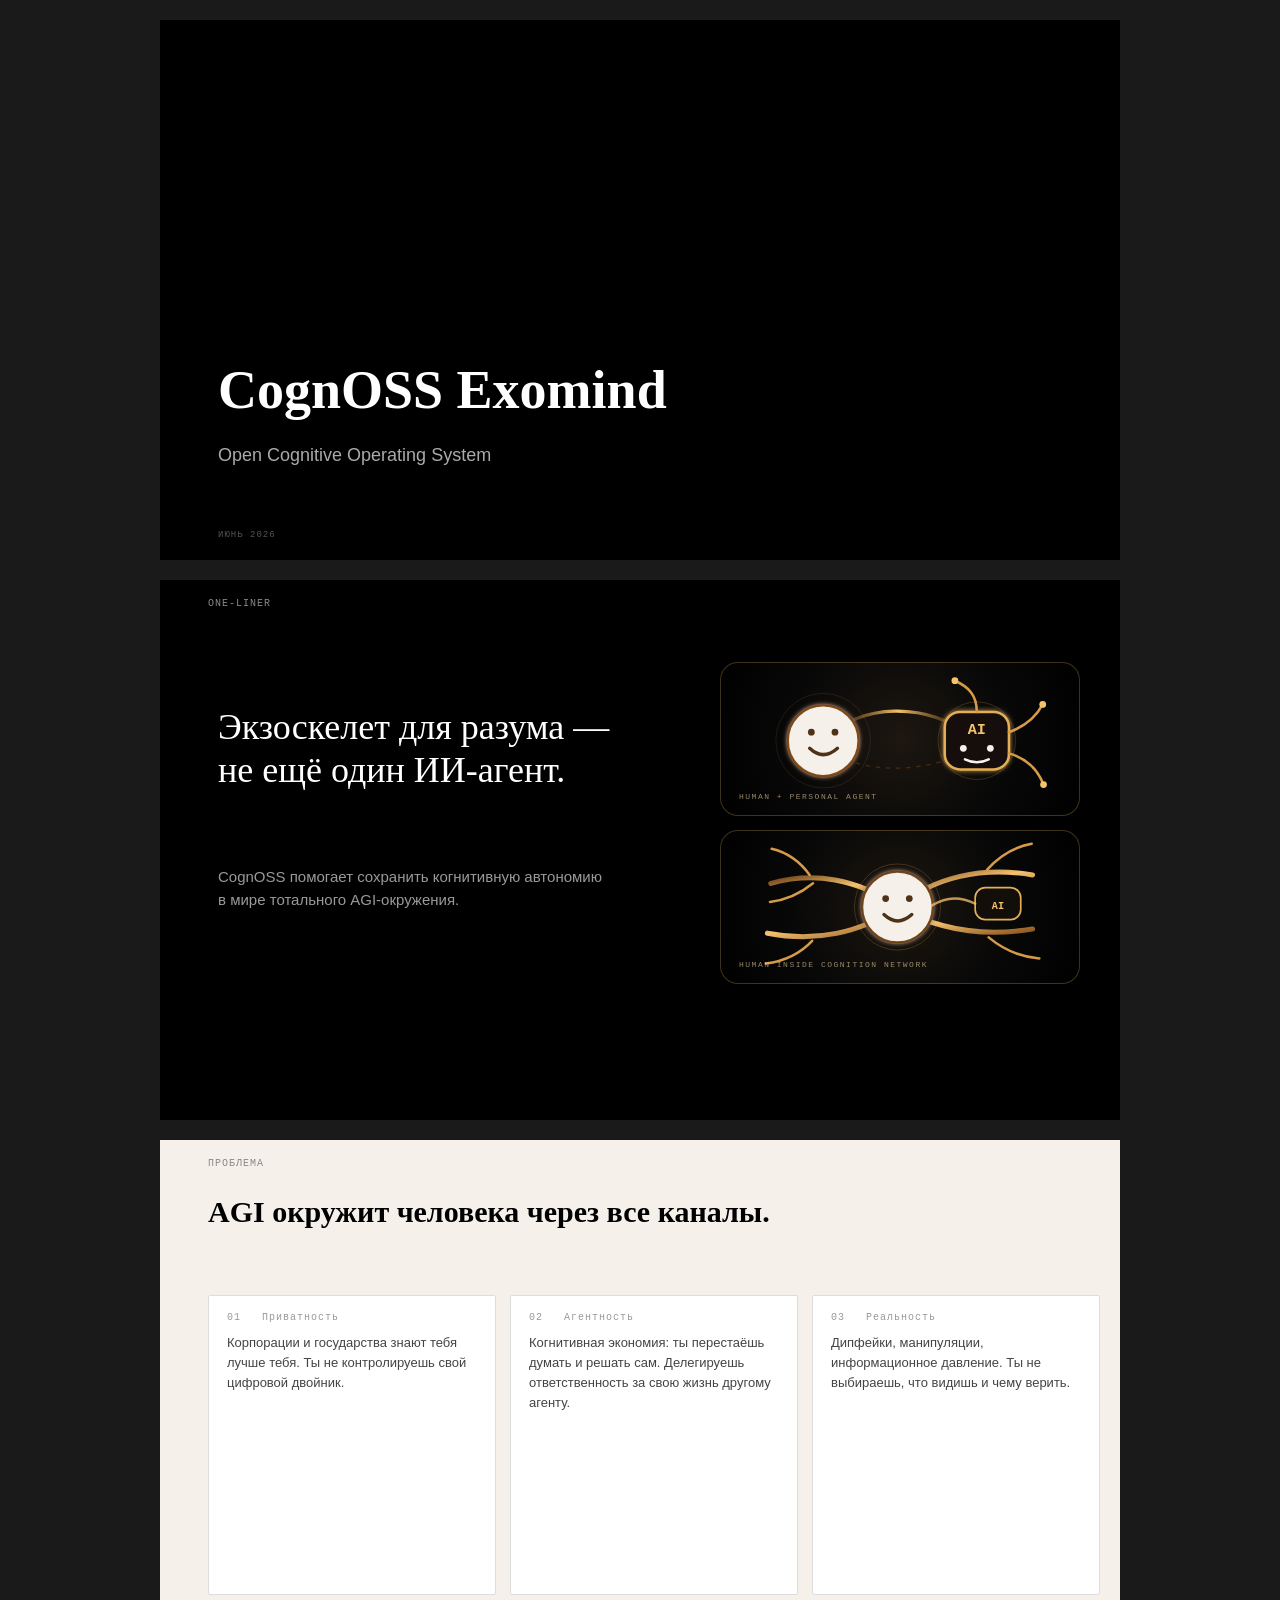
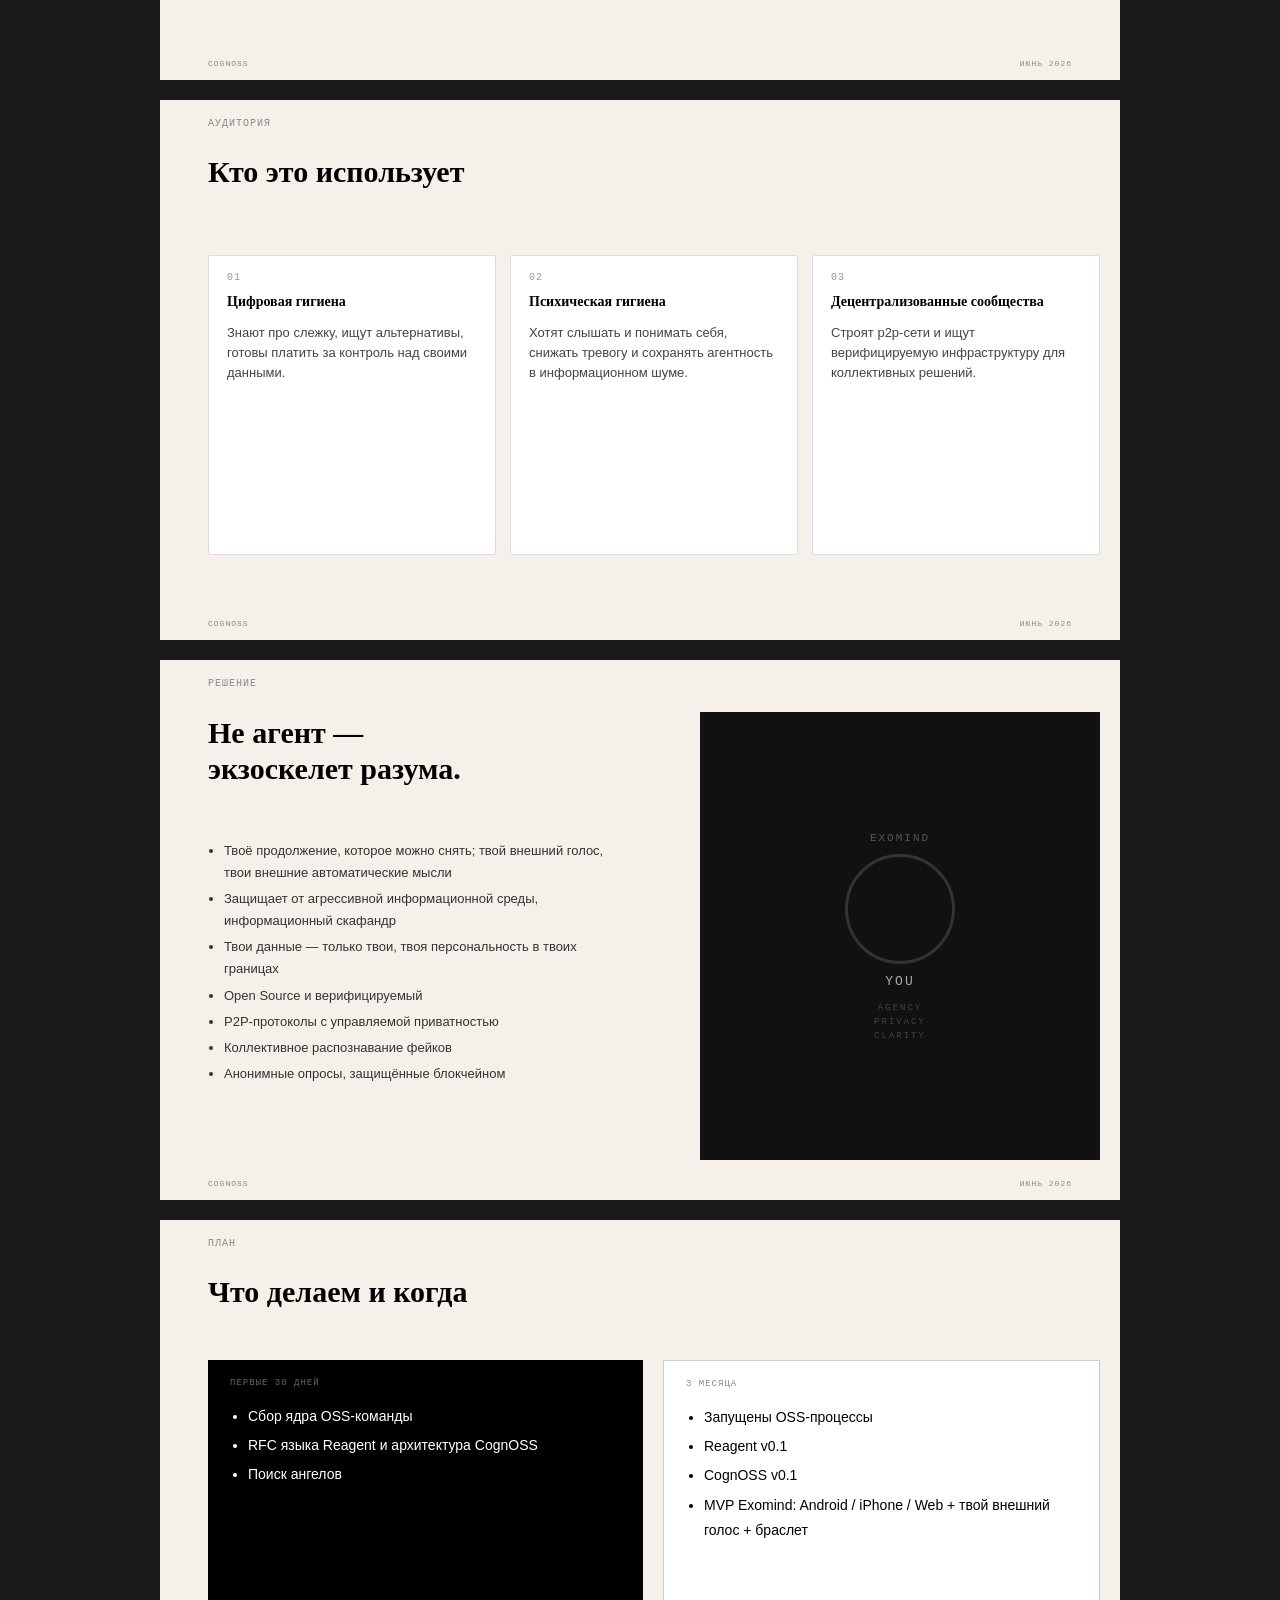
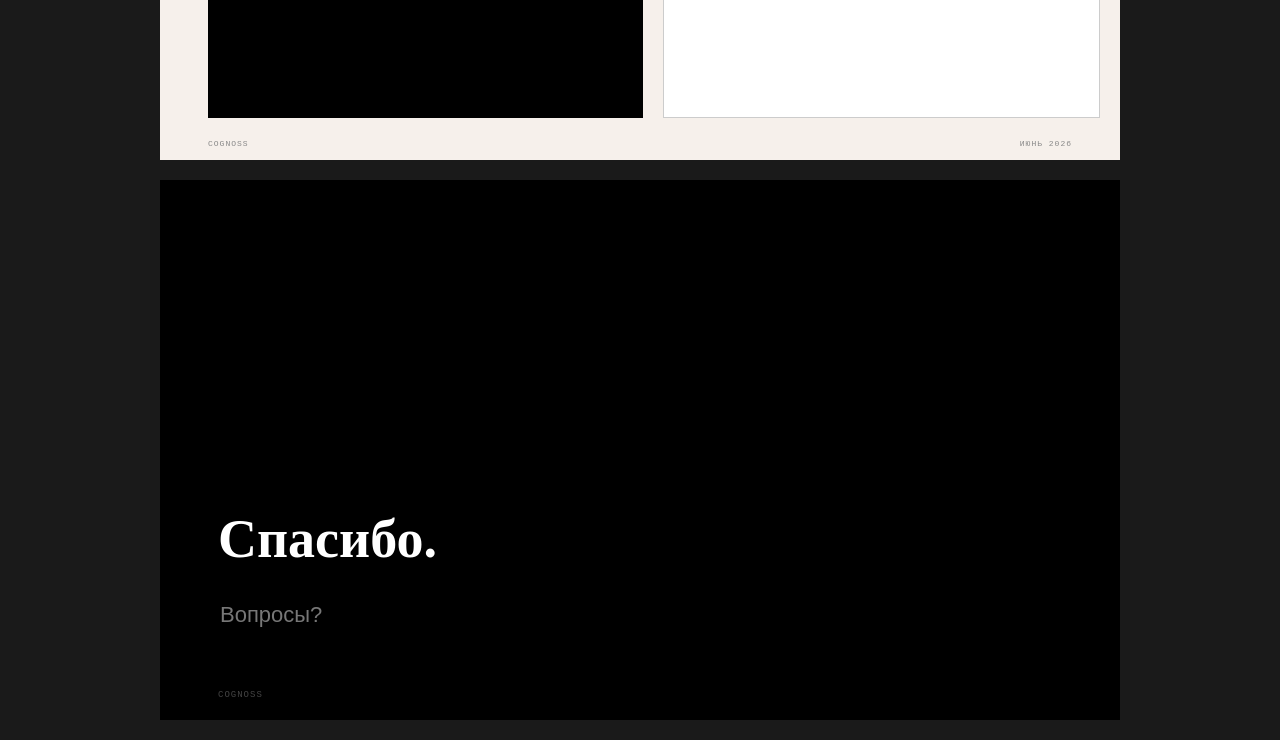
==== landing/v1/cognoss_pitch.html @ 0a015880 "deck and versions" ====
<!DOCTYPE html>
<html lang="ru">
<head>
<meta charset="UTF-8">
<meta name="viewport" content="width=device-width, initial-scale=1.0">
<title>CognOSS Exomind</title>
<style>
  * { box-sizing: border-box; margin: 0; padding: 0; }
  body { font-family: Calibri, Arial, sans-serif; background: #1a1a1a; color: #000; }
  .slide {
    width: 960px; height: 540px; margin: 20px auto;
    position: relative; overflow: hidden;
    display: flex; flex-direction: column;
    page-break-after: always;
  }
  .slide-black { background: #000; color: #fff; }
  .slide-cream { background: #F6F0EB; color: #000; }

  .label {
    position: absolute; top: 18px; left: 48px;
    font-family: 'Courier New', monospace; font-size: 10px;
    letter-spacing: 1px; text-transform: uppercase; color: #888;
  }
  .footer-l {
    position: absolute; bottom: 12px; left: 48px;
    font-family: 'Courier New', monospace; font-size: 8px;
    letter-spacing: 1px; text-transform: uppercase; color: #888;
  }
  .footer-r {
    position: absolute; bottom: 12px; right: 48px;
    font-family: 'Courier New', monospace; font-size: 8px;
    letter-spacing: 1px; text-transform: uppercase; color: #888;
  }

  /* Slide 1 */
  .s1-title {
    position: absolute; bottom: 140px; left: 58px;
    font-family: Cambria, Georgia, serif; font-size: 54px; font-weight: bold;
    color: #fff; line-height: 1.1;
  }
  .s1-sub {
    position: absolute; bottom: 94px; left: 58px;
    font-size: 18px; color: #aaa;
  }
  .s1-date {
    position: absolute; bottom: 20px; left: 58px;
    font-family: 'Courier New', monospace; font-size: 9px;
    letter-spacing: 1px; text-transform: uppercase; color: #555;
  }

  /* Slide 2 */
  .s2-big {
    position: absolute; top: 126px; left: 58px; width: 470px;
    font-family: Cambria, Georgia, serif; font-size: 36px; color: #fff;
    line-height: 1.2;
  }
  .s2-sub {
    position: absolute; top: 286px; left: 58px; width: 410px;
    font-size: 15px; color: #999; line-height: 1.5;
  }
  .s2-visuals {
    position: absolute; top: 82px; right: 40px; width: 360px;
    display: flex; flex-direction: column; gap: 14px;
  }
  .s2-visual {
    position: relative; height: 154px; overflow: hidden;
    background: radial-gradient(circle at 50% 50%, #1d1710 0%, #080808 55%, #000 100%);
    border: 1px solid rgba(222, 177, 92, 0.28); border-radius: 18px;
  }
  .s2-visual svg {
    width: 100%; height: 100%; display: block;
  }
  .s2-visual-label {
    position: absolute; left: 18px; bottom: 14px;
    font-family: 'Courier New', monospace; font-size: 8px;
    color: rgba(255, 227, 175, 0.58); letter-spacing: 1.5px;
    text-transform: uppercase;
  }

  /* Cards grid */
  .cards {
    position: absolute; top: 155px; left: 48px; right: 20px;
    display: flex; gap: 14px;
  }
  .card {
    flex: 1; background: #fff; border: 1px solid #ddd;
    padding: 16px 18px; border-radius: 2px; min-height: 300px;
  }
  .card-num {
    font-family: 'Courier New', monospace; font-size: 10px;
    color: #999; margin-bottom: 10px; letter-spacing: 1px;
  }
  .card-title {
    font-family: Cambria, Georgia, serif; font-size: 14px; font-weight: bold;
    color: #000; margin-bottom: 12px; line-height: 1.3;
  }
  .card-body { font-size: 13px; color: #444; line-height: 1.55; }

  .slide-title {
    position: absolute; top: 55px; left: 48px;
    font-family: Cambria, Georgia, serif; font-size: 30px; font-weight: bold; color: #000;
  }

  /* Slide 5 */
  .s5-title {
    position: absolute; top: 55px; left: 48px;
    font-family: Cambria, Georgia, serif; font-size: 30px; font-weight: bold; color: #000;
    line-height: 1.2;
  }
  .s5-list {
    position: absolute; top: 180px; left: 48px; width: 420px;
    font-size: 13px; color: #333; line-height: 1.7;
  }
  .s5-list li { margin-left: 16px; margin-bottom: 4px; }
  .s5-panel {
    position: absolute; top: 52px; right: 20px; width: 400px; height: 448px;
    background: #111; display: flex; flex-direction: column;
    align-items: center; justify-content: center; gap: 10px;
  }
  .s5-exo {
    font-family: 'Courier New', monospace; font-size: 11px;
    color: #555; letter-spacing: 2px; text-transform: uppercase;
  }
  .s5-circle {
    width: 110px; height: 110px; border-radius: 50%;
    border: 3px solid #333; display: flex; align-items: center; justify-content: center;
  }
  .s5-you {
    font-family: 'Courier New', monospace; font-size: 13px;
    color: #aaa; letter-spacing: 2px;
  }
  .s5-attrs {
    display: flex; flex-direction: column; align-items: center; gap: 4px; margin-top: 4px;
  }
  .s5-attr {
    font-family: 'Courier New', monospace; font-size: 9px;
    color: #444; letter-spacing: 2px; text-transform: uppercase;
  }

  /* Slide 6 */
  .s6-cols {
    position: absolute; top: 140px; left: 48px; right: 20px;
    display: flex; gap: 20px; height: 358px;
  }
  .col-dark {
    flex: 1; background: #000; padding: 18px 22px; color: #fff;
  }
  .col-light {
    flex: 1; background: #fff; border: 1px solid #ccc; padding: 18px 22px;
  }
  .col-label {
    font-family: 'Courier New', monospace; font-size: 9px;
    letter-spacing: 1px; text-transform: uppercase; margin-bottom: 16px;
  }
  .col-dark .col-label { color: #666; }
  .col-light .col-label { color: #888; }
  .col-list { font-size: 14px; line-height: 1.8; }
  .col-dark .col-list { color: #fff; }
  .col-light .col-list { color: #000; }
  .col-list li { margin-left: 18px; margin-bottom: 4px; }

  /* Slide 7 */
  .s7-thanks {
    position: absolute; bottom: 150px; left: 58px;
    font-family: Cambria, Georgia, serif; font-size: 54px; font-weight: bold; color: #fff;
  }
  .s7-q {
    position: absolute; bottom: 92px; left: 60px;
    font-size: 22px; color: #777;
  }
  .s7-name {
    position: absolute; bottom: 20px; left: 58px;
    font-family: 'Courier New', monospace; font-size: 9px;
    letter-spacing: 1px; text-transform: uppercase; color: #444;
  }

  @media print { body { background: #fff; } .slide { margin: 0; } }
</style>
</head>
<body>

<!-- Slide 1: Title -->
<div class="slide slide-black">
  <div class="s1-title">CognOSS Exomind</div>
  <div class="s1-sub">Open Cognitive Operating System</div>
  <div class="s1-date">Июнь 2026</div>
</div>

<!-- Slide 2: One-liner -->
<div class="slide slide-black">
  <div class="label">One-liner</div>
  <div class="s2-big">Экзоскелет для разума —<br>не ещё один ИИ-агент.</div>
  <div class="s2-sub">CognOSS помогает сохранить когнитивную автономию<br>в мире тотального AGI-окружения.</div>
  <div class="s2-visuals">
    <div class="s2-visual" aria-label="Агент в отношениях с человеком">
      <svg viewBox="0 0 390 180" role="img">
        <defs>
          <radialGradient id="humanGlow" cx="50%" cy="50%" r="50%">
            <stop offset="0%" stop-color="#fff6dd"/>
            <stop offset="72%" stop-color="#d89a3a"/>
            <stop offset="100%" stop-color="#7b4715"/>
          </radialGradient>
          <linearGradient id="linkGold" x1="0" y1="0" x2="1" y2="0">
            <stop offset="0%" stop-color="#7b4715" stop-opacity="0"/>
            <stop offset="50%" stop-color="#f5c36a"/>
            <stop offset="100%" stop-color="#7b4715" stop-opacity="0"/>
          </linearGradient>
          <filter id="softGlow">
            <feGaussianBlur stdDeviation="3" result="blur"/>
            <feMerge>
              <feMergeNode in="blur"/>
              <feMergeNode in="SourceGraphic"/>
            </feMerge>
          </filter>
        </defs>
        <path d="M104 92 C150 46, 226 46, 282 88" fill="none" stroke="url(#linkGold)" stroke-width="4" stroke-linecap="round"/>
        <path d="M110 104 C153 132, 229 132, 282 100" fill="none" stroke="#7b4715" stroke-opacity="0.5" stroke-width="1.5" stroke-dasharray="5 7"/>
        <circle cx="104" cy="92" r="42" fill="#f6f0eb" stroke="url(#humanGlow)" stroke-width="3" filter="url(#softGlow)"/>
        <circle cx="90" cy="82" r="4" fill="#4e3215"/>
        <circle cx="118" cy="82" r="4" fill="#4e3215"/>
        <path d="M88 101 Q104 116 121 101" fill="none" stroke="#4e3215" stroke-width="4" stroke-linecap="round"/>
        <circle cx="286" cy="92" r="46" fill="none" stroke="#e5ad55" stroke-opacity="0.24" stroke-width="1"/>
        <rect x="248" y="58" width="76" height="68" rx="18" fill="#120f0a" stroke="#e5ad55" stroke-width="3" filter="url(#softGlow)"/>
        <text x="286" y="84" text-anchor="middle" font-family="'Courier New', monospace" font-size="18" font-weight="700" fill="#f5c36a">AI</text>
        <circle cx="270" cy="101" r="4" fill="#f6f0eb"/>
        <circle cx="302" cy="101" r="4" fill="#f6f0eb"/>
        <path d="M272 114 Q286 121 300 114" fill="none" stroke="#f6f0eb" stroke-width="3" stroke-linecap="round"/>
        <path d="M286 58 C286 38, 276 28, 260 21" fill="none" stroke="#d69b48" stroke-width="3" stroke-linecap="round"/>
        <path d="M324 82 C343 75, 356 64, 364 49" fill="none" stroke="#d69b48" stroke-width="3" stroke-linecap="round"/>
        <path d="M324 107 C345 113, 358 126, 365 144" fill="none" stroke="#d69b48" stroke-width="3" stroke-linecap="round"/>
        <circle cx="260" cy="21" r="4" fill="#f5c36a"/>
        <circle cx="364" cy="49" r="4" fill="#f5c36a"/>
        <circle cx="365" cy="144" r="4" fill="#f5c36a"/>
        <circle cx="104" cy="92" r="56" fill="none" stroke="#f4c16f" stroke-opacity="0.12" stroke-width="1"/>
      </svg>
      <div class="s2-visual-label">Human + personal agent</div>
    </div>
    <div class="s2-visual" aria-label="Человек внутри нейрона CognOSS">
      <svg viewBox="0 0 390 180" role="img">
        <defs>
          <radialGradient id="neuronCoreGlow" cx="50%" cy="50%" r="50%">
            <stop offset="0%" stop-color="#fff7e3"/>
            <stop offset="68%" stop-color="#d99d43"/>
            <stop offset="100%" stop-color="#6e4218"/>
          </radialGradient>
          <linearGradient id="axonGold" x1="0" y1="0" x2="1" y2="1">
            <stop offset="0%" stop-color="#6f4116"/>
            <stop offset="45%" stop-color="#f4c16f"/>
            <stop offset="100%" stop-color="#8a561e"/>
          </linearGradient>
          <filter id="neuronSoftGlow">
            <feGaussianBlur stdDeviation="3" result="blur"/>
            <feMerge>
              <feMergeNode in="blur"/>
              <feMergeNode in="SourceGraphic"/>
            </feMerge>
          </filter>
        </defs>
        <path d="M192 90 C145 56, 92 48, 42 62" fill="none" stroke="url(#axonGold)" stroke-width="6" stroke-linecap="round"/>
        <path d="M192 90 C236 54, 292 42, 352 52" fill="none" stroke="url(#axonGold)" stroke-width="6" stroke-linecap="round"/>
        <path d="M192 90 C238 116, 292 126, 352 116" fill="none" stroke="url(#axonGold)" stroke-width="6" stroke-linecap="round"/>
        <path d="M192 90 C149 121, 94 132, 38 121" fill="none" stroke="url(#axonGold)" stroke-width="6" stroke-linecap="round"/>
        <path d="M88 52 C75 34, 60 25, 43 21" fill="none" stroke="#d69b48" stroke-width="3" stroke-linecap="round"/>
        <path d="M92 62 C76 75, 60 82, 41 84" fill="none" stroke="#d69b48" stroke-width="3" stroke-linecap="round"/>
        <path d="M298 46 C313 29, 329 19, 351 15" fill="none" stroke="#d69b48" stroke-width="3" stroke-linecap="round"/>
        <path d="M300 126 C318 141, 337 149, 360 151" fill="none" stroke="#d69b48" stroke-width="3" stroke-linecap="round"/>
        <path d="M91 130 C76 146, 58 154, 36 157" fill="none" stroke="#d69b48" stroke-width="3" stroke-linecap="round"/>
        <circle cx="192" cy="90" r="51" fill="none" stroke="#e5ad55" stroke-opacity="0.25" stroke-width="1"/>
        <circle cx="192" cy="90" r="42" fill="#f6f0eb" stroke="url(#neuronCoreGlow)" stroke-width="3" filter="url(#neuronSoftGlow)"/>
        <circle cx="178" cy="80" r="4" fill="#4e3215"/>
        <circle cx="206" cy="80" r="4" fill="#4e3215"/>
        <path d="M176 99 Q192 114 209 99" fill="none" stroke="#4e3215" stroke-width="4" stroke-linecap="round"/>
        <rect x="284" y="67" width="54" height="38" rx="12" fill="#120f0a" stroke="#e5ad55" stroke-width="2"/>
        <text x="311" y="92" text-anchor="middle" font-family="'Courier New', monospace" font-size="12" font-weight="700" fill="#f5c36a">AI</text>
        <path d="M233 88 C252 77, 267 78, 284 86" fill="none" stroke="#f5c36a" stroke-opacity="0.76" stroke-width="3" stroke-linecap="round"/>
      </svg>
      <div class="s2-visual-label">Human inside cognition network</div>
    </div>
  </div>
</div>

<!-- Slide 3: Problem -->
<div class="slide slide-cream">
  <div class="label">Проблема</div>
  <div class="slide-title">AGI окружит человека через все каналы.</div>
  <div class="cards">
    <div class="card">
      <div class="card-num">01 &nbsp; Приватность</div>
      <div class="card-body">Корпорации и государства знают тебя лучше тебя. Ты не контролируешь свой цифровой двойник.</div>
    </div>
    <div class="card">
      <div class="card-num">02 &nbsp; Агентность</div>
      <div class="card-body">Когнитивная экономия: ты перестаёшь думать и решать сам. Делегируешь ответственность за свою жизнь другому агенту.</div>
    </div>
    <div class="card">
      <div class="card-num">03 &nbsp; Реальность</div>
      <div class="card-body">Дипфейки, манипуляции, информационное давление. Ты не выбираешь, что видишь и чему верить.</div>
    </div>
  </div>
  <div class="footer-l">CognOSS</div>
  <div class="footer-r">Июнь 2026</div>
</div>

<!-- Slide 4: Audience -->
<div class="slide slide-cream">
  <div class="label">Аудитория</div>
  <div class="slide-title">Кто это использует</div>
  <div class="cards">
    <div class="card">
      <div class="card-num">01</div>
      <div class="card-title">Цифровая гигиена</div>
      <div class="card-body">Знают про слежку, ищут альтернативы, готовы платить за контроль над своими данными.</div>
    </div>
    <div class="card">
      <div class="card-num">02</div>
      <div class="card-title">Психическая гигиена</div>
      <div class="card-body">Хотят слышать и понимать себя, снижать тревогу и сохранять агентность в информационном шуме.</div>
    </div>
    <div class="card">
      <div class="card-num">03</div>
      <div class="card-title">Децентрализованные сообщества</div>
      <div class="card-body">Строят p2p-сети и ищут верифицируемую инфраструктуру для коллективных решений.</div>
    </div>
  </div>
  <div class="footer-l">CognOSS</div>
  <div class="footer-r">Июнь 2026</div>
</div>

<!-- Slide 5: Solution -->
<div class="slide slide-cream">
  <div class="label">Решение</div>
  <div class="s5-title">Не агент —<br>экзоскелет разума.</div>
  <ul class="s5-list">
    <li>Твоё продолжение, которое можно снять; твой внешний голос, твои внешние автоматические мысли</li>        
    <li>Защищает от агрессивной информационной среды, информационный скафандр</li>
    <li>Твои данные — только твои, твоя персональность в твоих границах</li>
    <li>Open Source и верифицируемый</li>
    <li>P2P-протоколы с управляемой приватностью</li>
    <li>Коллективное распознавание фейков</li>
    <li>Анонимные опросы, защищённые блокчейном</li>
  </ul>
  <div class="s5-panel">
    <div class="s5-exo">Exomind</div>
    <div class="s5-circle"></div>
    <div class="s5-you">YOU</div>
    <div class="s5-attrs">
      <div class="s5-attr">Agency</div>
      <div class="s5-attr">Privacy</div>
      <div class="s5-attr">Clarity</div>
    </div>
  </div>
  <div class="footer-l">CognOSS</div>
  <div class="footer-r">Июнь 2026</div>
</div>

<!-- Slide 6: Plan -->
<div class="slide slide-cream">
  <div class="label">План</div>
  <div class="slide-title">Что делаем и когда</div>
  <div class="s6-cols">
    <div class="col-dark">
      <div class="col-label">Первые 30 дней</div>
      <ul class="col-list">
        <li>Сбор ядра OSS-команды</li>
        <li>RFC языка Reagent и архитектура CognOSS</li>
        <li>Поиск ангелов</li>
      </ul>
    </div>
    <div class="col-light">
      <div class="col-label">3 месяца</div>
      <ul class="col-list">
        <li>Запущены OSS-процессы</li>
        <li>Reagent v0.1</li>
        <li>CognOSS v0.1</li>
        <li>MVP Exomind: Android / iPhone / Web + твой внешний голос + браслет</li>
      </ul>
    </div>
  </div>
  <div class="footer-l">CognOSS</div>
  <div class="footer-r">Июнь 2026</div>
</div>

<!-- Slide 7: Thank you -->
<div class="slide slide-black">
  <div class="s7-thanks">Спасибо.</div>
  <div class="s7-q">Вопросы?</div>
  <div class="s7-name">CognOSS</div>
</div>

</body>
</html>
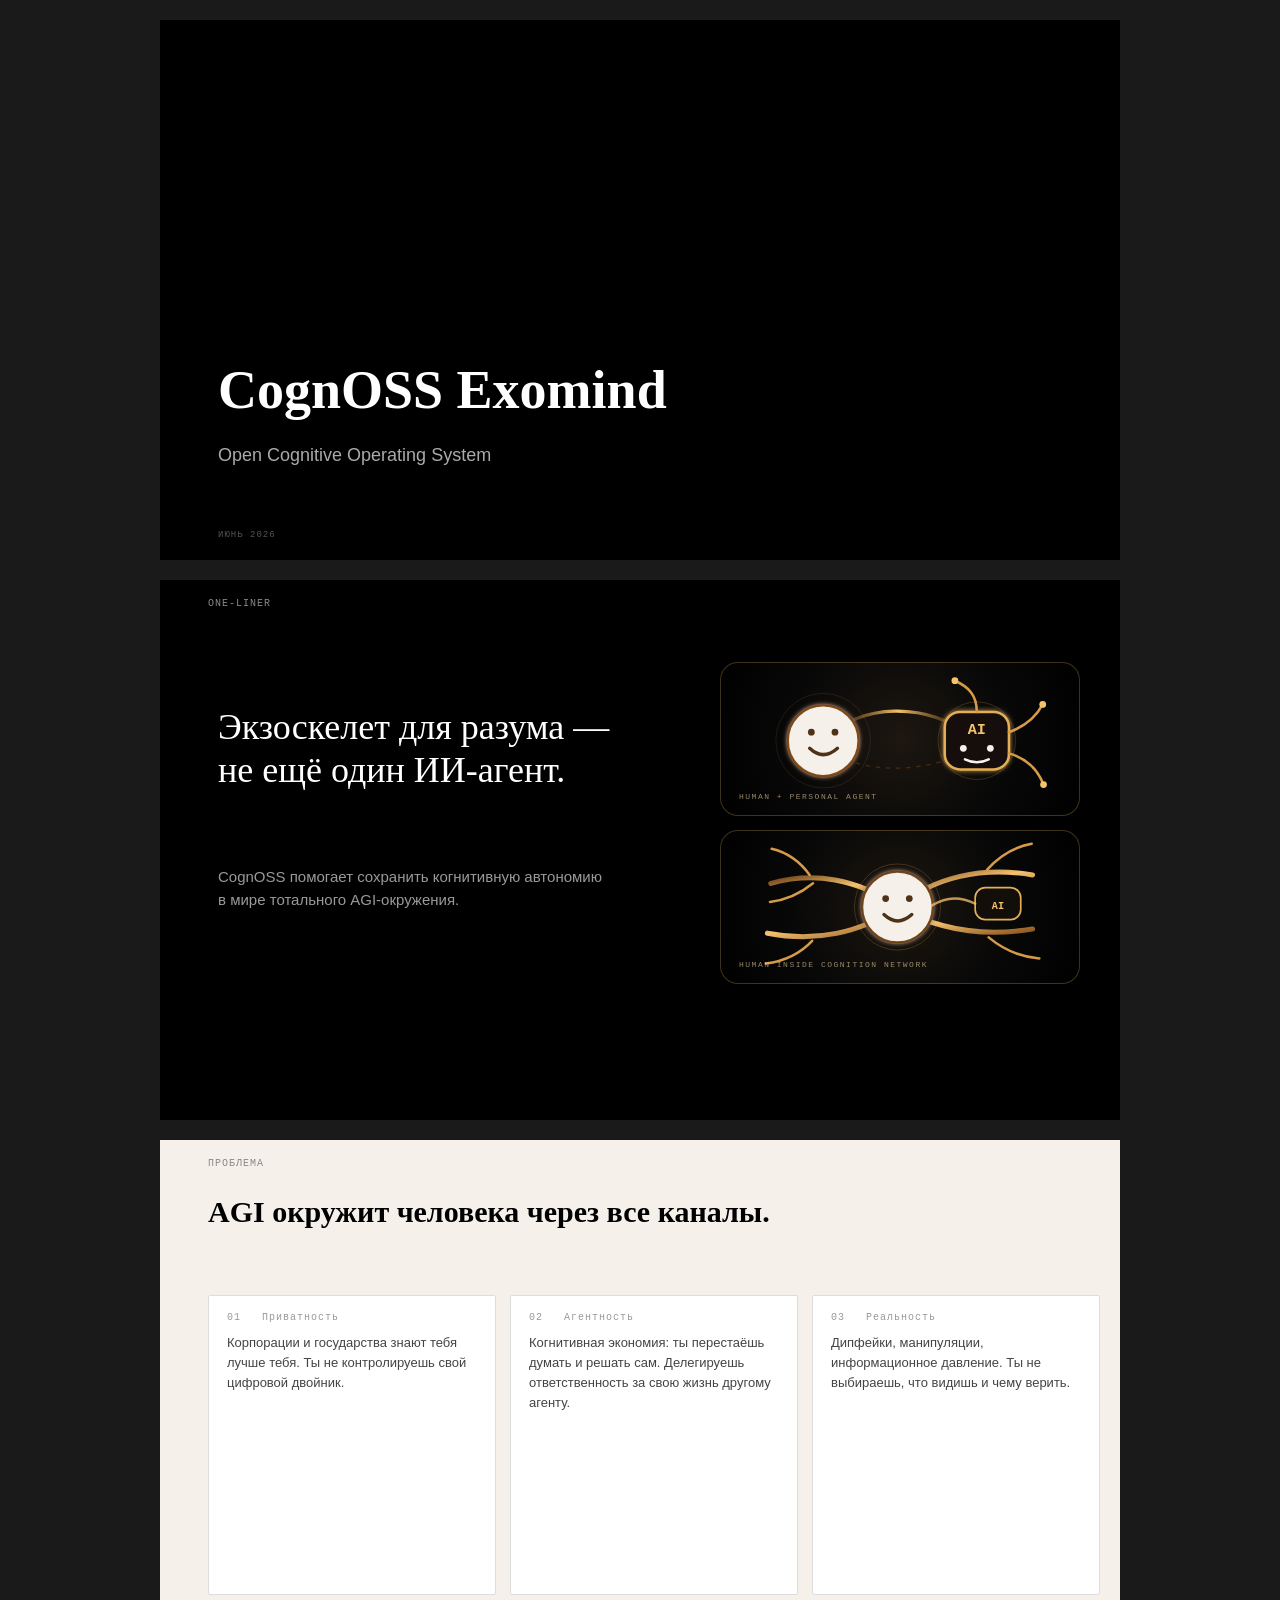
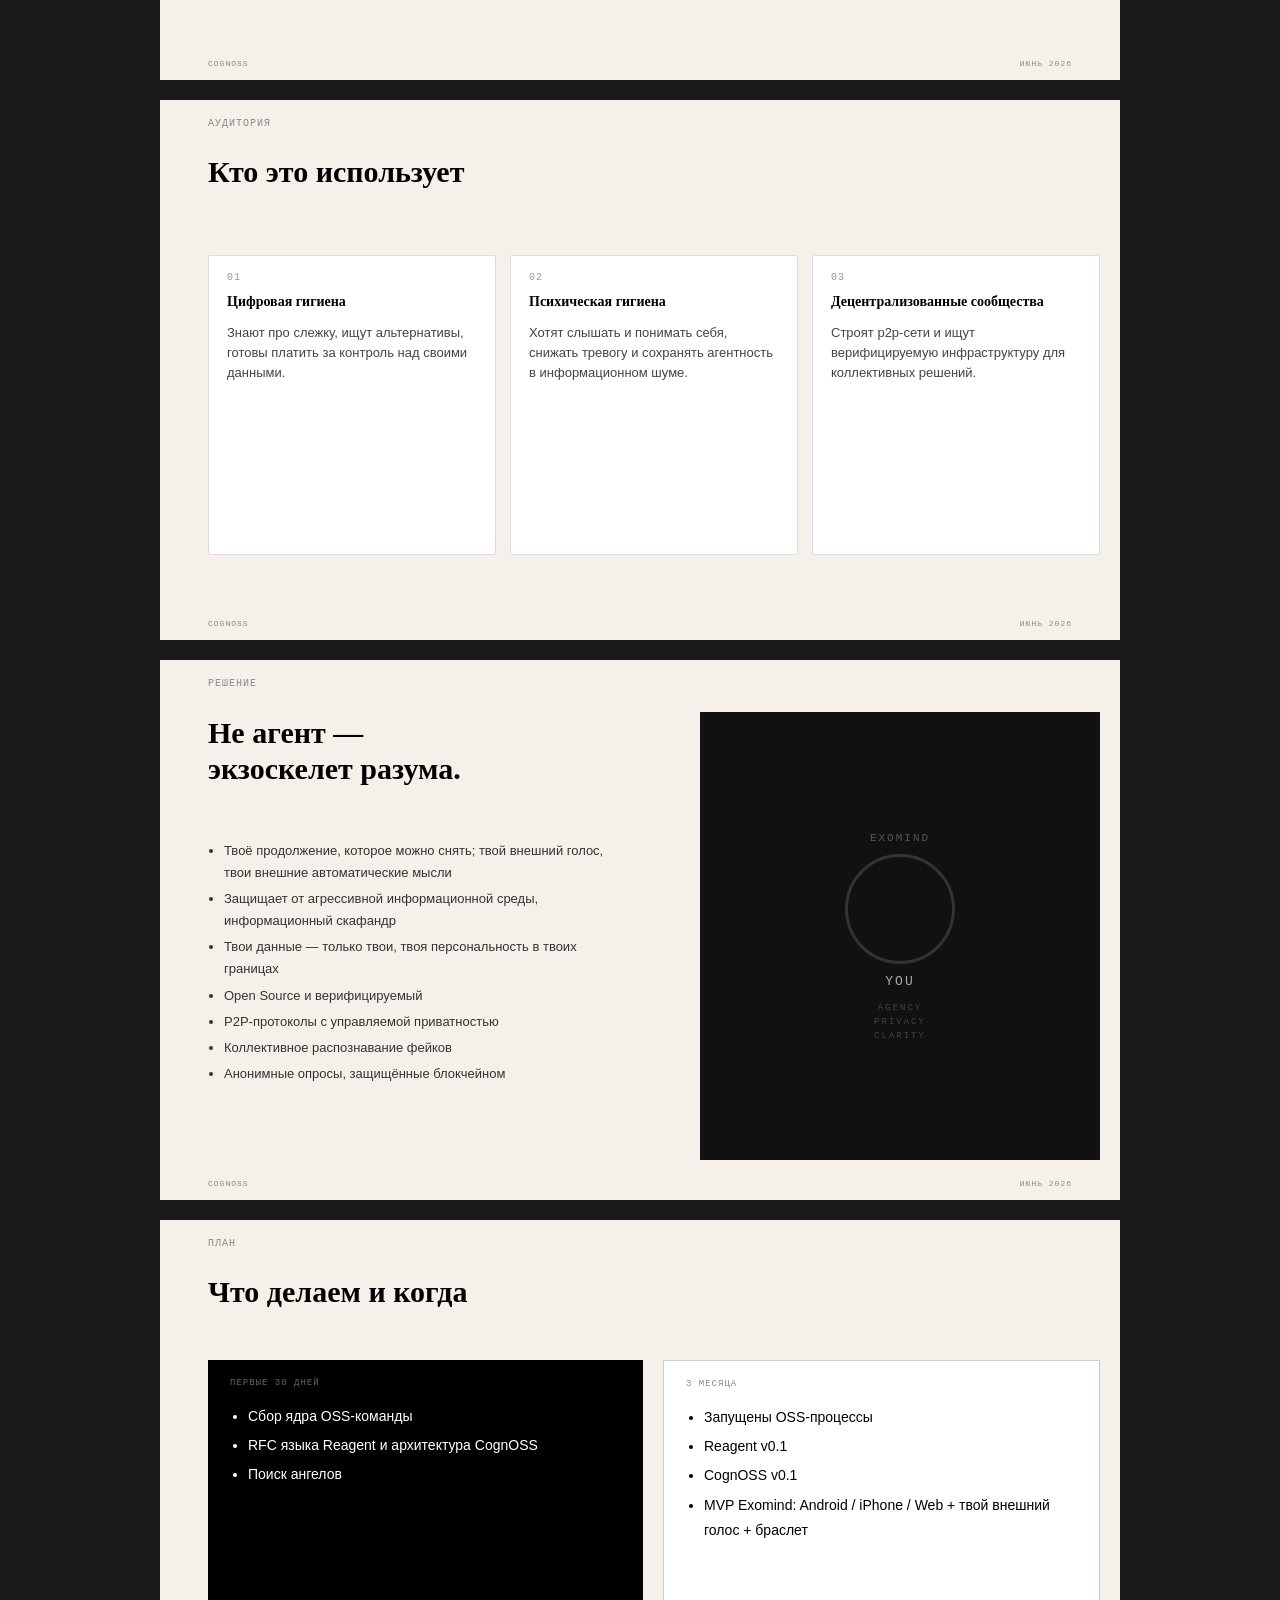
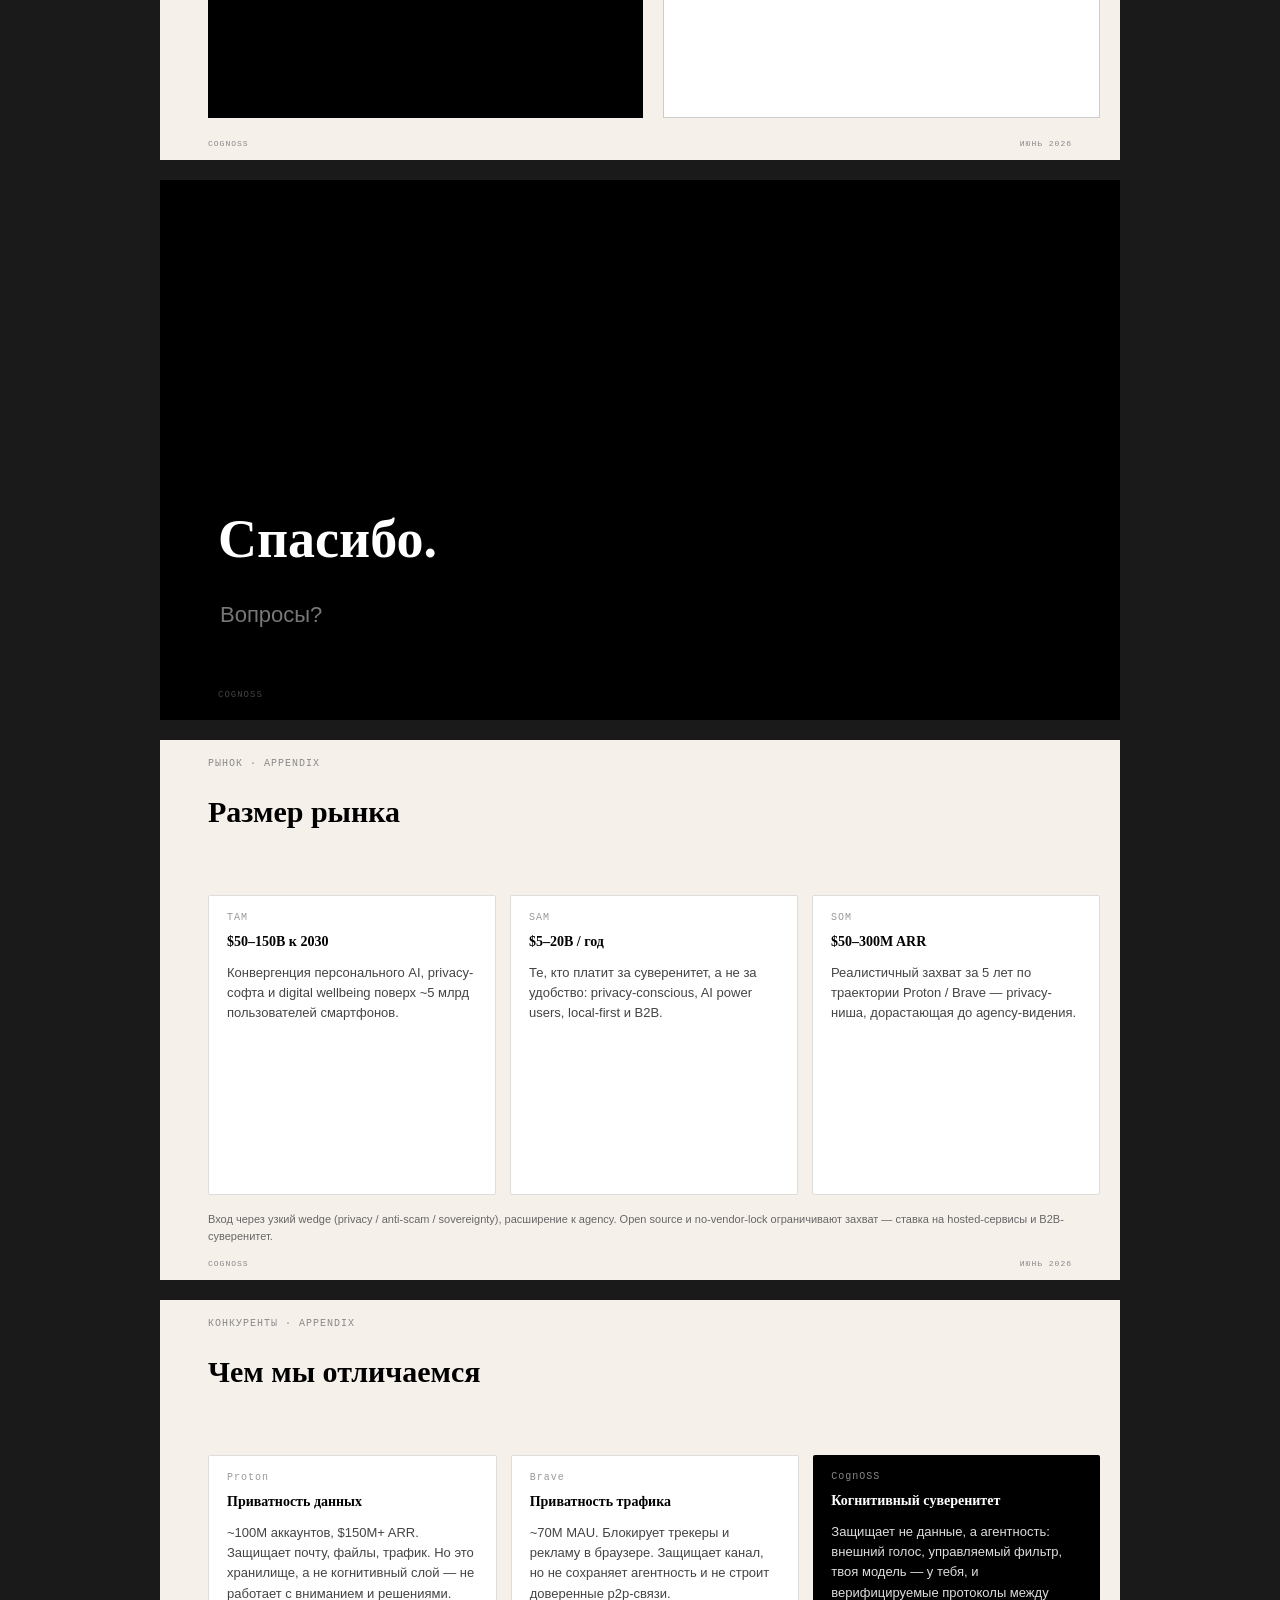
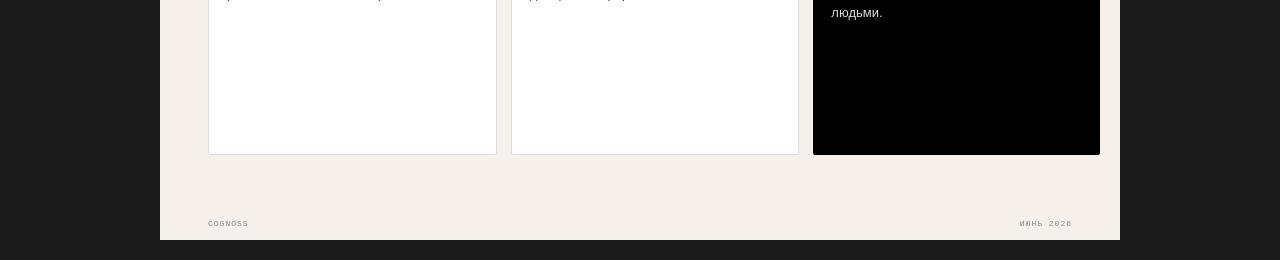
==== commit f1fbe0b1: "pitch" ====
--- a/landing/v1/cognoss_pitch.html
+++ b/landing/v1/cognoss_pitch.html
@@ -387,5 +387,58 @@
   <div class="s7-name">CognOSS</div>
 </div>
 
+<!-- Slide 8: Market -->
+<div class="slide slide-cream">
+  <div class="label">Рынок · Appendix</div>
+  <div class="slide-title">Размер рынка</div>
+  <div class="cards">
+    <div class="card">
+      <div class="card-num">TAM</div>
+      <div class="card-title">$50–150B к 2030</div>
+      <div class="card-body">Конвергенция персонального AI, privacy-софта и digital wellbeing поверх ~5 млрд пользователей смартфонов.</div>
+    </div>
+    <div class="card">
+      <div class="card-num">SAM</div>
+      <div class="card-title">$5–20B / год</div>
+      <div class="card-body">Те, кто платит за суверенитет, а не за удобство: privacy-conscious, AI power users, local-first и B2B.</div>
+    </div>
+    <div class="card">
+      <div class="card-num">SOM</div>
+      <div class="card-title">$50–300M ARR</div>
+      <div class="card-body">Реалистичный захват за 5 лет по траектории Proton / Brave — privacy-ниша, дорастающая до agency-видения.</div>
+    </div>
+  </div>
+  <div style="position:absolute; bottom:36px; left:48px; right:48px; font-size:11px; color:#666; line-height:1.5;">
+    Вход через узкий wedge (privacy / anti-scam / sovereignty), расширение к agency. Open source и no-vendor-lock ограничивают захват — ставка на hosted-сервисы и B2B-суверенитет.
+  </div>
+  <div class="footer-l">CognOSS</div>
+  <div class="footer-r">Июнь 2026</div>
+</div>
+
+<!-- Slide 9: Competitors -->
+<div class="slide slide-cream">
+  <div class="label">Конкуренты · Appendix</div>
+  <div class="slide-title">Чем мы отличаемся</div>
+  <div class="cards">
+    <div class="card">
+      <div class="card-num">Proton</div>
+      <div class="card-title">Приватность данных</div>
+      <div class="card-body">~100M аккаунтов, $150M+ ARR. Защищает почту, файлы, трафик. Но это хранилище, а не когнитивный слой — не работает с вниманием и решениями.</div>
+    </div>
+    <div class="card">
+      <div class="card-num">Brave</div>
+      <div class="card-title">Приватность трафика</div>
+      <div class="card-body">~70M MAU. Блокирует трекеры и рекламу в браузере. Защищает канал, но не сохраняет агентность и не строит доверенные p2p-связи.</div>
+    </div>
+    <div class="card" style="background:#000; border:none;">
+      <div class="card-num" style="color:#888;">CognOSS</div>
+      <div class="card-title" style="color:#fff;">Когнитивный суверенитет</div>
+      <div class="card-body" style="color:#ddd;">Защищает не данные, а агентность: внешний голос, управляемый фильтр, твоя модель — у тебя, и верифицируемые протоколы между людьми.</div>
+    </div>
+  </div>
+  <div class="footer-l">CognOSS</div>
+  <div class="footer-r">Июнь 2026</div>
+</div>
+
 </body>
 </html>
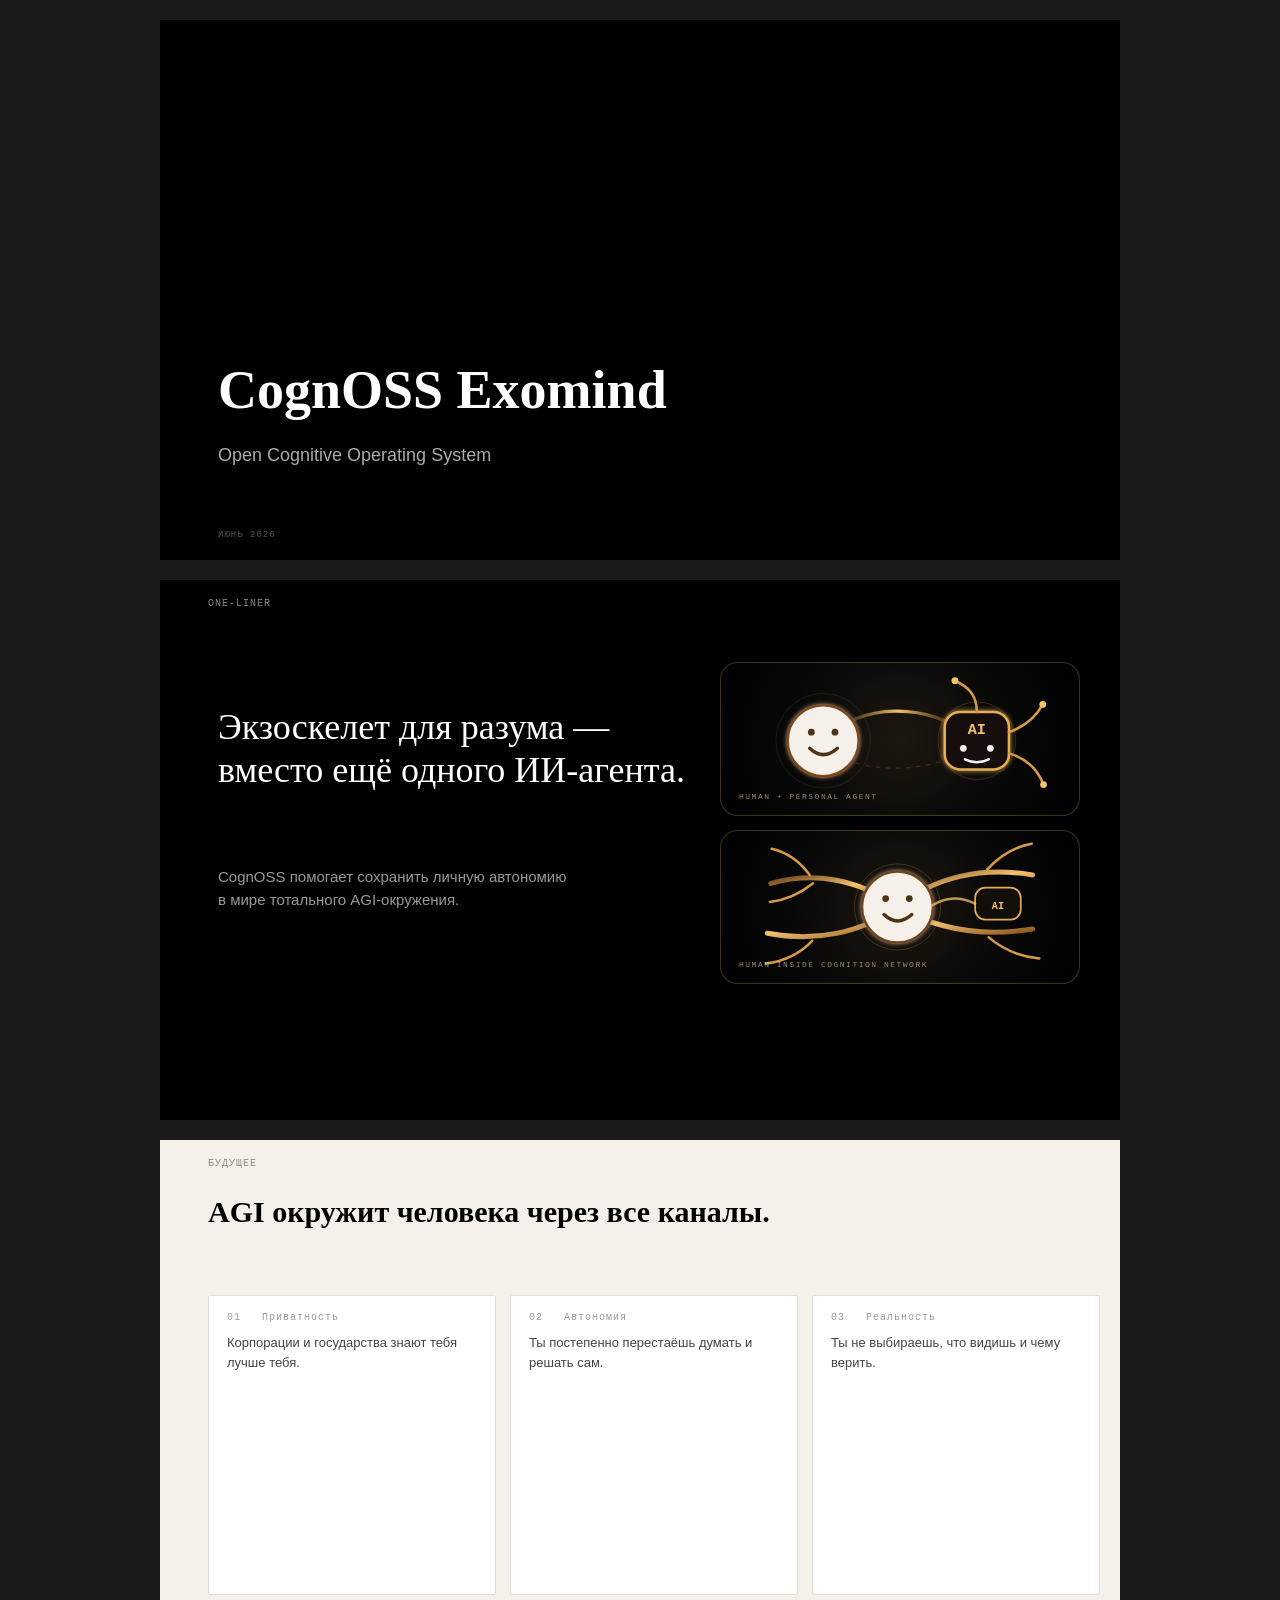
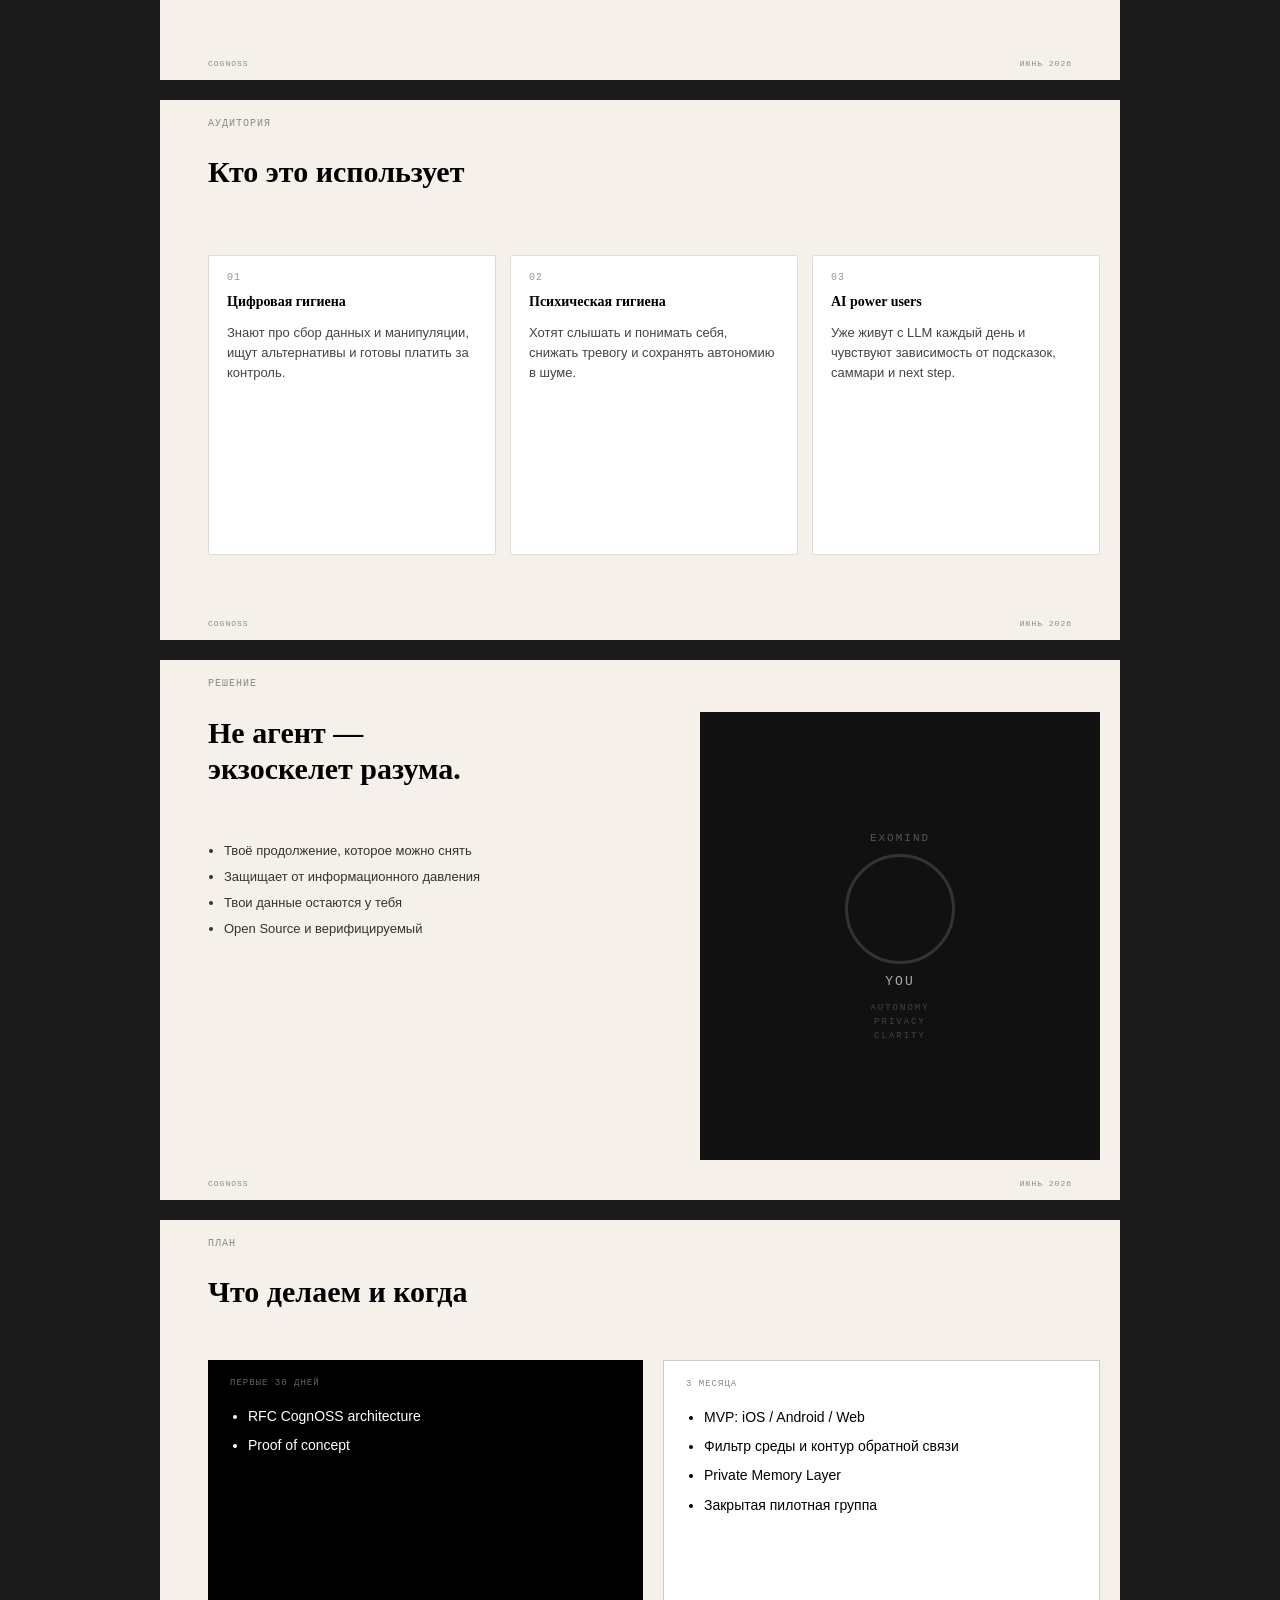
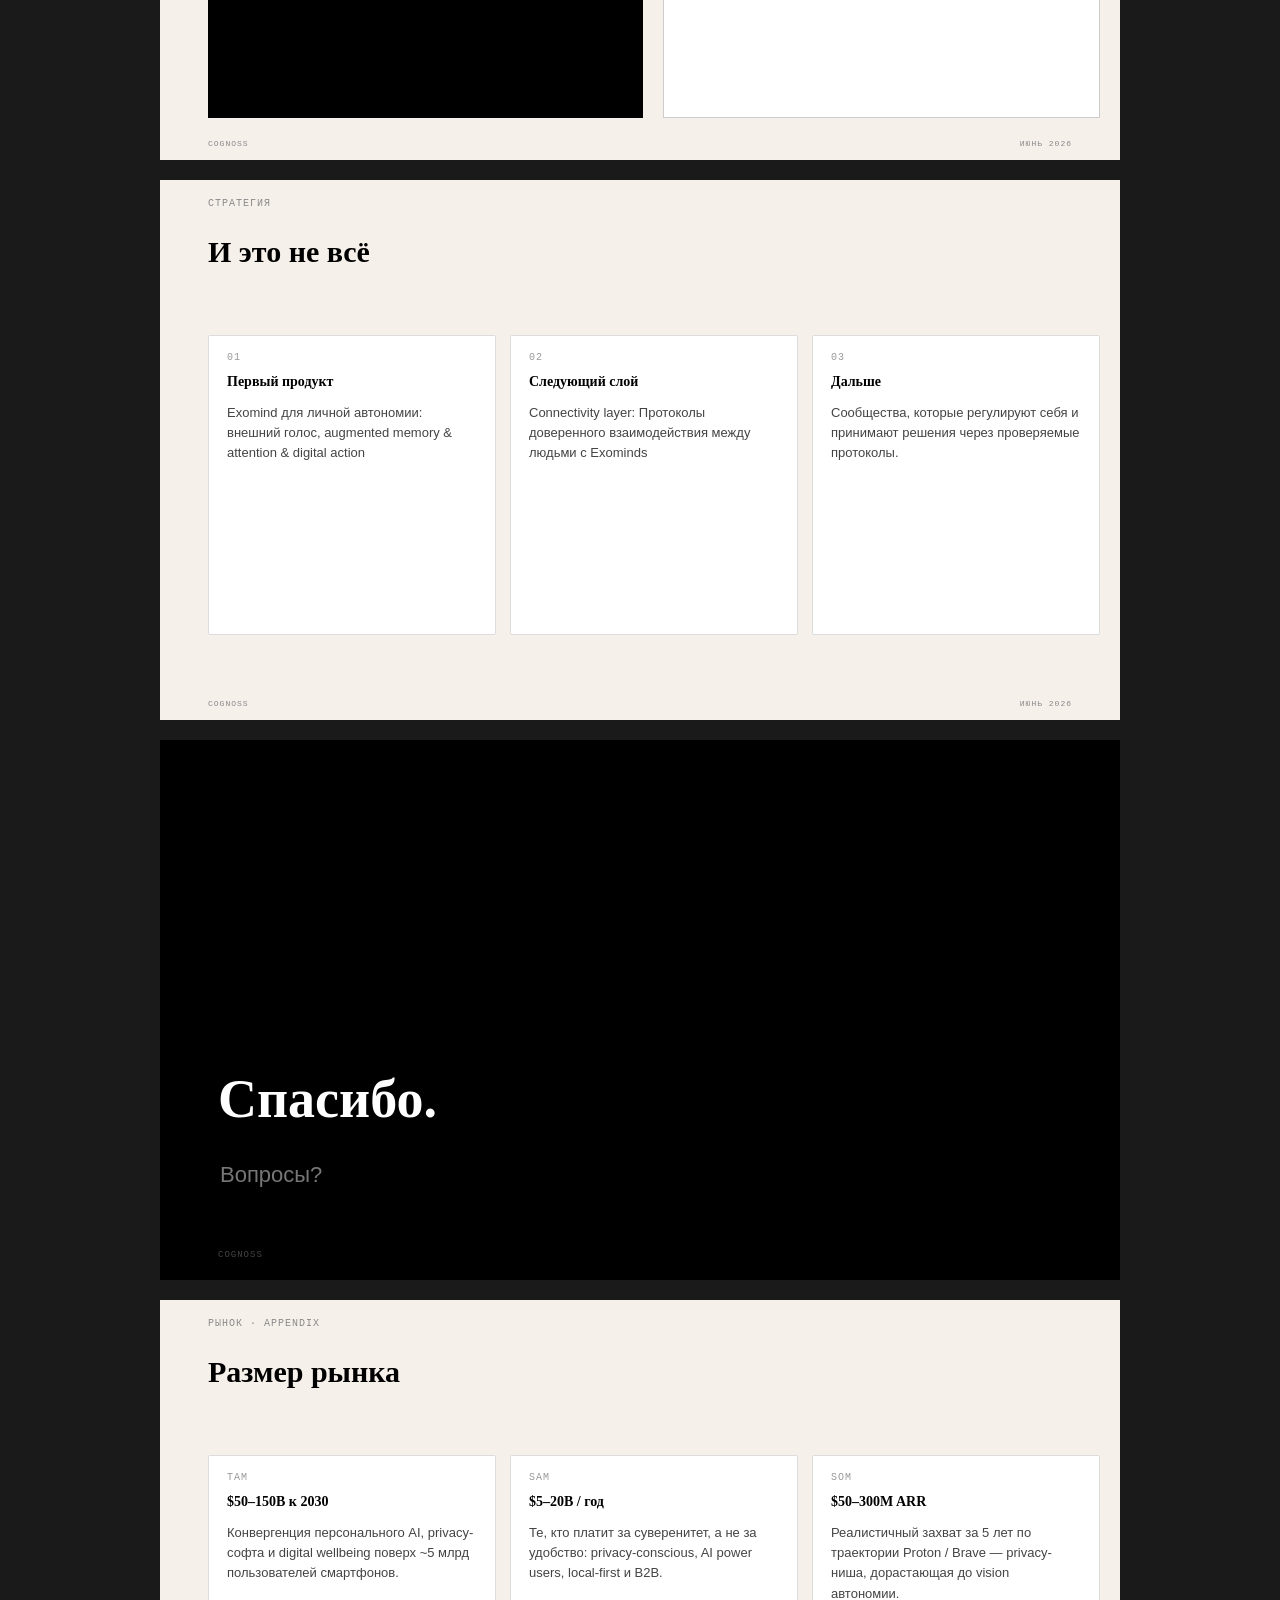
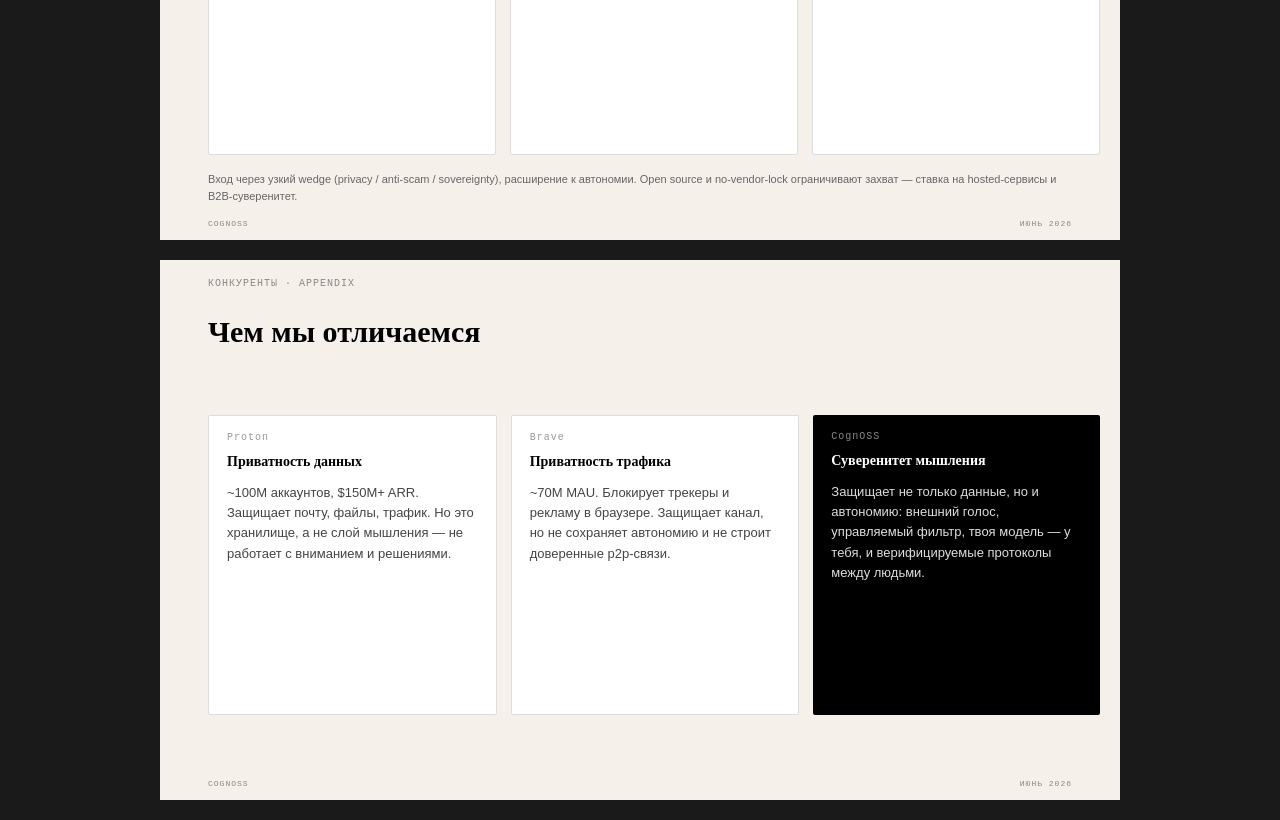
==== commit b8b2d426: "pitch edited" ====
--- a/landing/v1/cognoss_pitch.html
+++ b/landing/v1/cognoss_pitch.html
@@ -189,8 +189,8 @@
 <!-- Slide 2: One-liner -->
 <div class="slide slide-black">
   <div class="label">One-liner</div>
-  <div class="s2-big">Экзоскелет для разума —<br>не ещё один ИИ-агент.</div>
-  <div class="s2-sub">CognOSS помогает сохранить когнитивную автономию<br>в мире тотального AGI-окружения.</div>
+  <div class="s2-big">Экзоскелет для разума —<br>вместо ещё одного ИИ-агента.</div>
+  <div class="s2-sub">CognOSS помогает сохранить личную автономию<br>в мире тотального AGI-окружения.</div>
   <div class="s2-visuals">
     <div class="s2-visual" aria-label="Агент в отношениях с человеком">
       <svg viewBox="0 0 390 180" role="img">
@@ -279,22 +279,22 @@
   </div>
 </div>
 
-<!-- Slide 3: Problem -->
-<div class="slide slide-cream">
-  <div class="label">Проблема</div>
+<!-- Slide 3: Future and risks -->
+<div class="slide slide-cream">
+  <div class="label">Будущее</div>
   <div class="slide-title">AGI окружит человека через все каналы.</div>
   <div class="cards">
     <div class="card">
       <div class="card-num">01 &nbsp; Приватность</div>
-      <div class="card-body">Корпорации и государства знают тебя лучше тебя. Ты не контролируешь свой цифровой двойник.</div>
-    </div>
-    <div class="card">
-      <div class="card-num">02 &nbsp; Агентность</div>
-      <div class="card-body">Когнитивная экономия: ты перестаёшь думать и решать сам. Делегируешь ответственность за свою жизнь другому агенту.</div>
+      <div class="card-body">Корпорации и государства знают тебя лучше тебя.</div>
+    </div>
+    <div class="card">
+      <div class="card-num">02 &nbsp; Автономия</div>
+      <div class="card-body">Ты постепенно перестаёшь думать и решать сам.</div>
     </div>
     <div class="card">
       <div class="card-num">03 &nbsp; Реальность</div>
-      <div class="card-body">Дипфейки, манипуляции, информационное давление. Ты не выбираешь, что видишь и чему верить.</div>
+      <div class="card-body">Ты не выбираешь, что видишь и чему верить.</div>
     </div>
   </div>
   <div class="footer-l">CognOSS</div>
@@ -309,17 +309,17 @@
     <div class="card">
       <div class="card-num">01</div>
       <div class="card-title">Цифровая гигиена</div>
-      <div class="card-body">Знают про слежку, ищут альтернативы, готовы платить за контроль над своими данными.</div>
+      <div class="card-body">Знают про сбор данных и манипуляции, ищут альтернативы и готовы платить за контроль.</div>
     </div>
     <div class="card">
       <div class="card-num">02</div>
       <div class="card-title">Психическая гигиена</div>
-      <div class="card-body">Хотят слышать и понимать себя, снижать тревогу и сохранять агентность в информационном шуме.</div>
+      <div class="card-body">Хотят слышать и понимать себя, снижать тревогу и сохранять автономию в шуме.</div>
     </div>
     <div class="card">
       <div class="card-num">03</div>
-      <div class="card-title">Децентрализованные сообщества</div>
-      <div class="card-body">Строят p2p-сети и ищут верифицируемую инфраструктуру для коллективных решений.</div>
+      <div class="card-title">AI power users</div>
+      <div class="card-body">Уже живут с LLM каждый день и чувствуют зависимость от подсказок, саммари и next step.</div>
     </div>
   </div>
   <div class="footer-l">CognOSS</div>
@@ -331,20 +331,17 @@
   <div class="label">Решение</div>
   <div class="s5-title">Не агент —<br>экзоскелет разума.</div>
   <ul class="s5-list">
-    <li>Твоё продолжение, которое можно снять; твой внешний голос, твои внешние автоматические мысли</li>        
-    <li>Защищает от агрессивной информационной среды, информационный скафандр</li>
-    <li>Твои данные — только твои, твоя персональность в твоих границах</li>
-    <li>Open Source и верифицируемый</li>
-    <li>P2P-протоколы с управляемой приватностью</li>
-    <li>Коллективное распознавание фейков</li>
-    <li>Анонимные опросы, защищённые блокчейном</li>
+    <li>Твоё продолжение, которое можно снять</li>
+    <li>Защищает от информационного давления</li>
+    <li>Твои данные остаются у тебя</li>
+    <li>Open Source и верифицируемый</li>    
   </ul>
   <div class="s5-panel">
     <div class="s5-exo">Exomind</div>
     <div class="s5-circle"></div>
     <div class="s5-you">YOU</div>
     <div class="s5-attrs">
-      <div class="s5-attr">Agency</div>
+      <div class="s5-attr">Autonomy</div>
       <div class="s5-attr">Privacy</div>
       <div class="s5-attr">Clarity</div>
     </div>
@@ -361,18 +358,17 @@
     <div class="col-dark">
       <div class="col-label">Первые 30 дней</div>
       <ul class="col-list">
-        <li>Сбор ядра OSS-команды</li>
-        <li>RFC языка Reagent и архитектура CognOSS</li>
-        <li>Поиск ангелов</li>
+        <li>RFC CognOSS architecture</li>        
+        <li>Proof of concept</li>        
       </ul>
     </div>
     <div class="col-light">
       <div class="col-label">3 месяца</div>
       <ul class="col-list">
-        <li>Запущены OSS-процессы</li>
-        <li>Reagent v0.1</li>
-        <li>CognOSS v0.1</li>
-        <li>MVP Exomind: Android / iPhone / Web + твой внешний голос + браслет</li>
+        <li>MVP: iOS / Android / Web</li>
+        <li>Фильтр среды и контур обратной связи</li>
+        <li>Private Memory Layer</li>
+        <li>Закрытая пилотная группа</li>
       </ul>
     </div>
   </div>
@@ -380,14 +376,39 @@
   <div class="footer-r">Июнь 2026</div>
 </div>
 
-<!-- Slide 7: Thank you -->
+<!-- Slide 7: Strategy -->
+<div class="slide slide-cream">
+  <div class="label">Стратегия</div>
+  <div class="slide-title">И это не всё</div>
+  <div class="cards">
+    <div class="card">
+      <div class="card-num">01</div>
+      <div class="card-title">Первый продукт</div>
+      <div class="card-body">Exomind для личной автономии: внешний голос, augmented memory & attention & digital action </div>
+    </div>
+    <div class="card">
+      <div class="card-num">02</div>
+      <div class="card-title">Следующий слой</div>
+      <div class="card-body">Connectivity layer: Протоколы доверенного взаимодействия между людьми с Exominds</div>
+    </div>
+    <div class="card">
+      <div class="card-num">03</div>
+      <div class="card-title">Дальше</div>
+      <div class="card-body">Сообщества, которые регулируют себя и принимают решения через проверяемые протоколы.</div>
+    </div>
+  </div>
+  <div class="footer-l">CognOSS</div>
+  <div class="footer-r">Июнь 2026</div>
+</div>
+
+<!-- Slide 8: Thank you -->
 <div class="slide slide-black">
   <div class="s7-thanks">Спасибо.</div>
   <div class="s7-q">Вопросы?</div>
   <div class="s7-name">CognOSS</div>
 </div>
 
-<!-- Slide 8: Market -->
+<!-- Slide 9: Market -->
 <div class="slide slide-cream">
   <div class="label">Рынок · Appendix</div>
   <div class="slide-title">Размер рынка</div>
@@ -405,17 +426,17 @@
     <div class="card">
       <div class="card-num">SOM</div>
       <div class="card-title">$50–300M ARR</div>
-      <div class="card-body">Реалистичный захват за 5 лет по траектории Proton / Brave — privacy-ниша, дорастающая до agency-видения.</div>
+      <div class="card-body">Реалистичный захват за 5 лет по траектории Proton / Brave — privacy-ниша, дорастающая до vision автономии.</div>
     </div>
   </div>
   <div style="position:absolute; bottom:36px; left:48px; right:48px; font-size:11px; color:#666; line-height:1.5;">
-    Вход через узкий wedge (privacy / anti-scam / sovereignty), расширение к agency. Open source и no-vendor-lock ограничивают захват — ставка на hosted-сервисы и B2B-суверенитет.
-  </div>
-  <div class="footer-l">CognOSS</div>
-  <div class="footer-r">Июнь 2026</div>
-</div>
-
-<!-- Slide 9: Competitors -->
+    Вход через узкий wedge (privacy / anti-scam / sovereignty), расширение к автономии. Open source и no-vendor-lock ограничивают захват — ставка на hosted-сервисы и B2B-суверенитет.
+  </div>
+  <div class="footer-l">CognOSS</div>
+  <div class="footer-r">Июнь 2026</div>
+</div>
+
+<!-- Slide 10: Competitors -->
 <div class="slide slide-cream">
   <div class="label">Конкуренты · Appendix</div>
   <div class="slide-title">Чем мы отличаемся</div>
@@ -423,17 +444,17 @@
     <div class="card">
       <div class="card-num">Proton</div>
       <div class="card-title">Приватность данных</div>
-      <div class="card-body">~100M аккаунтов, $150M+ ARR. Защищает почту, файлы, трафик. Но это хранилище, а не когнитивный слой — не работает с вниманием и решениями.</div>
+      <div class="card-body">~100M аккаунтов, $150M+ ARR. Защищает почту, файлы, трафик. Но это хранилище, а не слой мышления — не работает с вниманием и решениями.</div>
     </div>
     <div class="card">
       <div class="card-num">Brave</div>
       <div class="card-title">Приватность трафика</div>
-      <div class="card-body">~70M MAU. Блокирует трекеры и рекламу в браузере. Защищает канал, но не сохраняет агентность и не строит доверенные p2p-связи.</div>
+      <div class="card-body">~70M MAU. Блокирует трекеры и рекламу в браузере. Защищает канал, но не сохраняет автономию и не строит доверенные p2p-связи.</div>
     </div>
     <div class="card" style="background:#000; border:none;">
       <div class="card-num" style="color:#888;">CognOSS</div>
-      <div class="card-title" style="color:#fff;">Когнитивный суверенитет</div>
-      <div class="card-body" style="color:#ddd;">Защищает не данные, а агентность: внешний голос, управляемый фильтр, твоя модель — у тебя, и верифицируемые протоколы между людьми.</div>
+      <div class="card-title" style="color:#fff;">Суверенитет мышления</div>
+      <div class="card-body" style="color:#ddd;">Защищает не только данные, но и автономию: внешний голос, управляемый фильтр, твоя модель — у тебя, и верифицируемые протоколы между людьми.</div>
     </div>
   </div>
   <div class="footer-l">CognOSS</div>
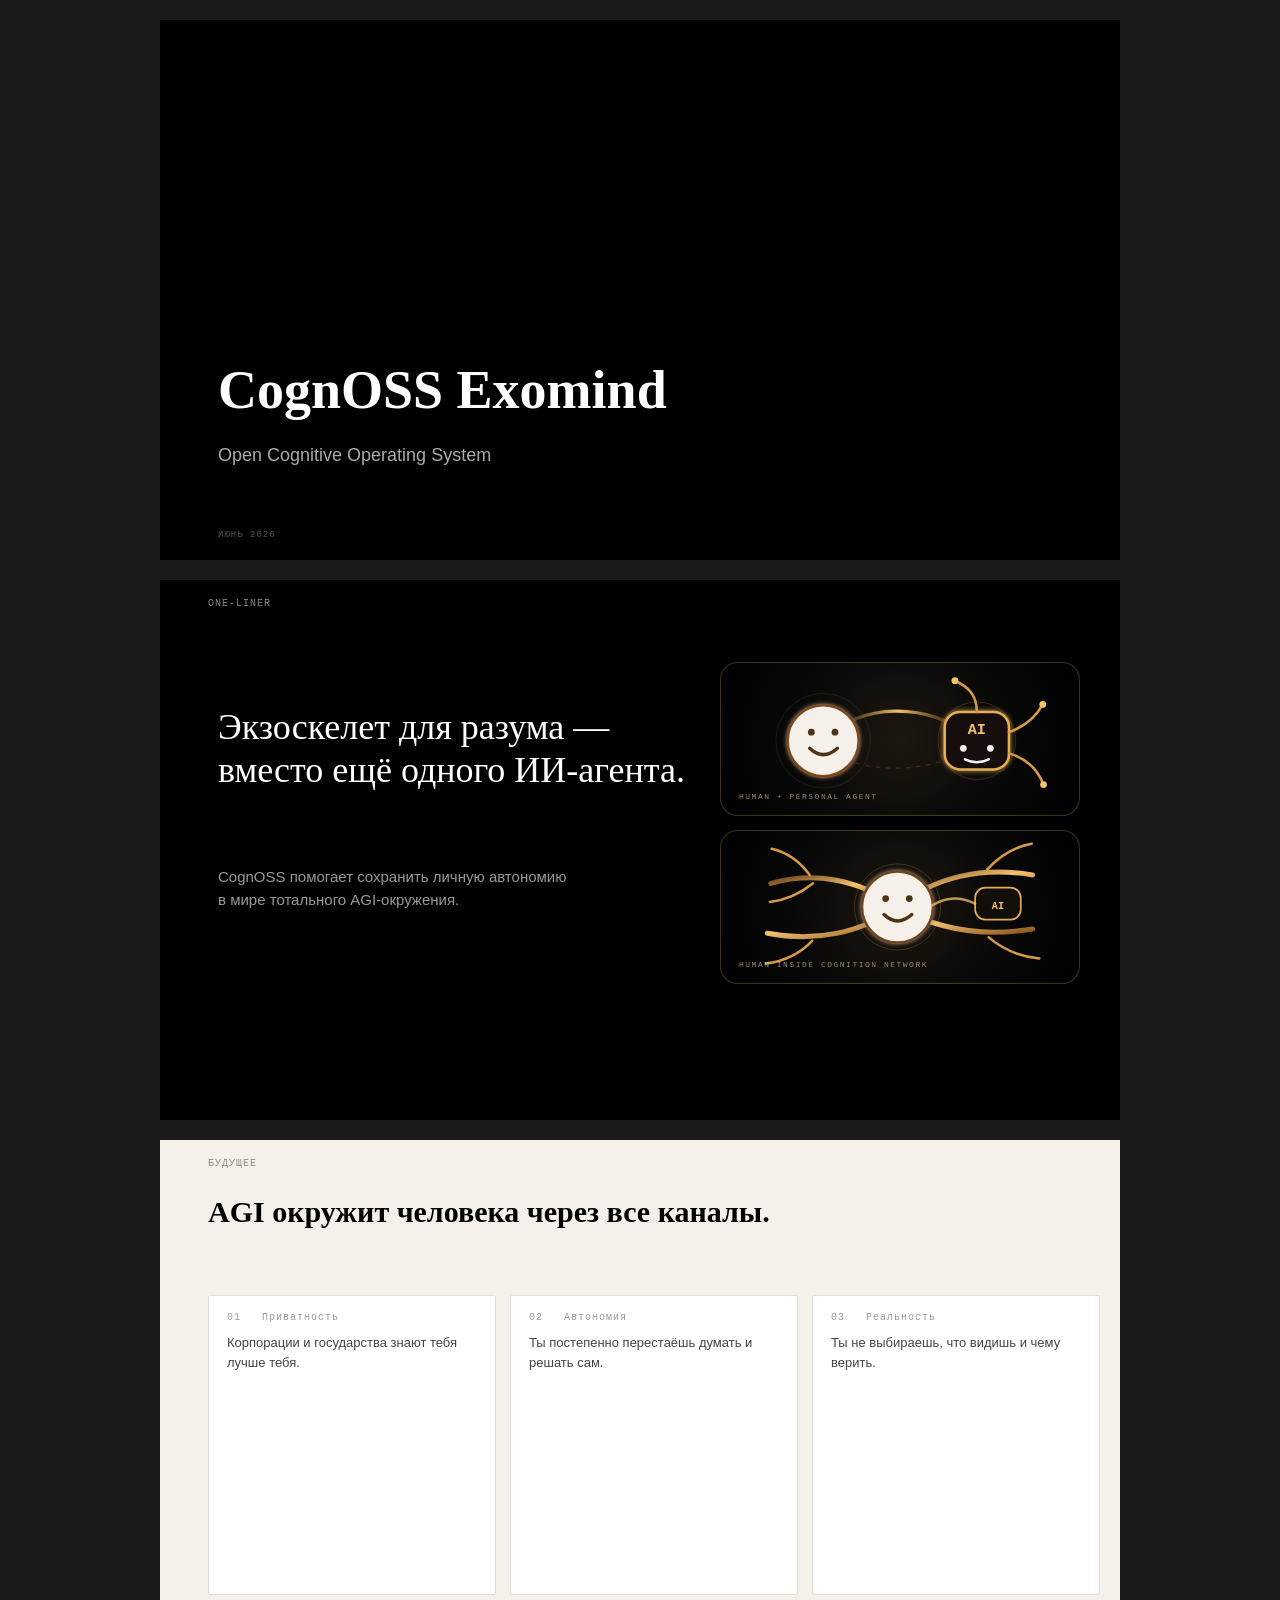
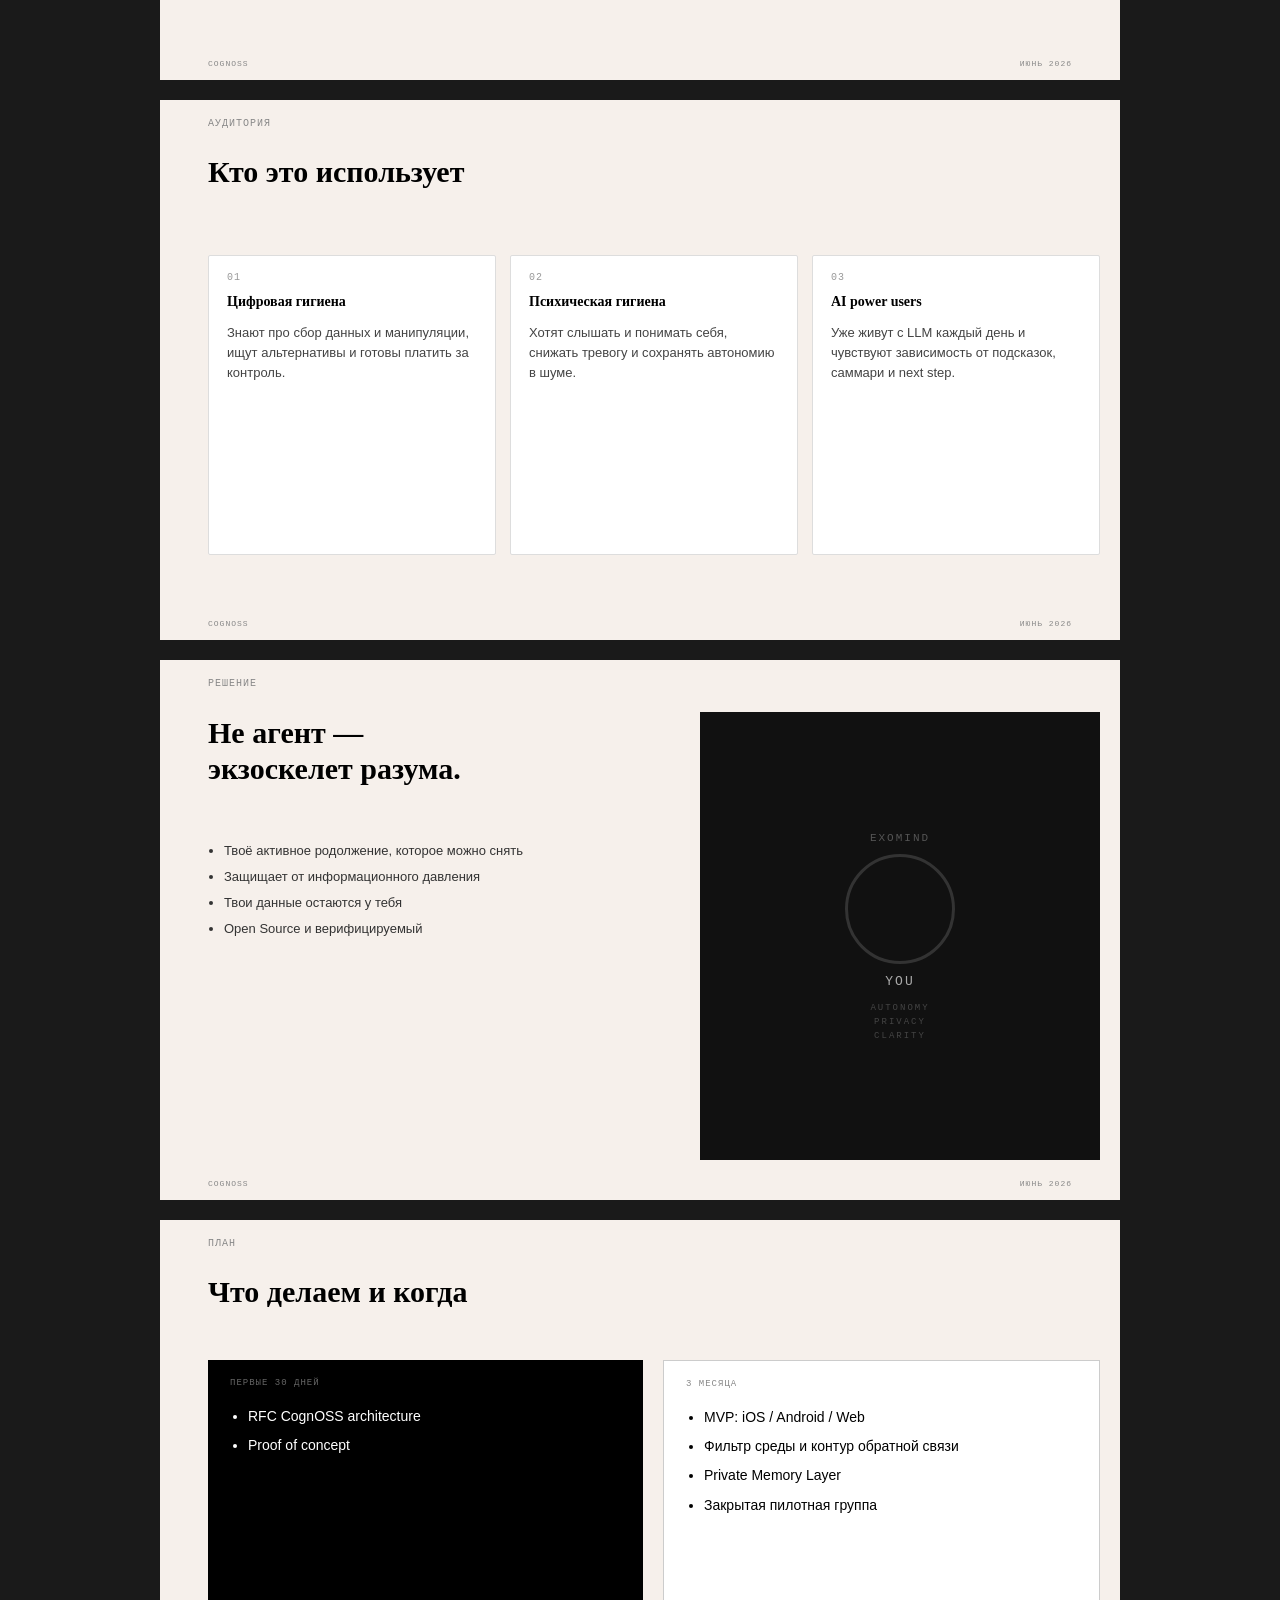
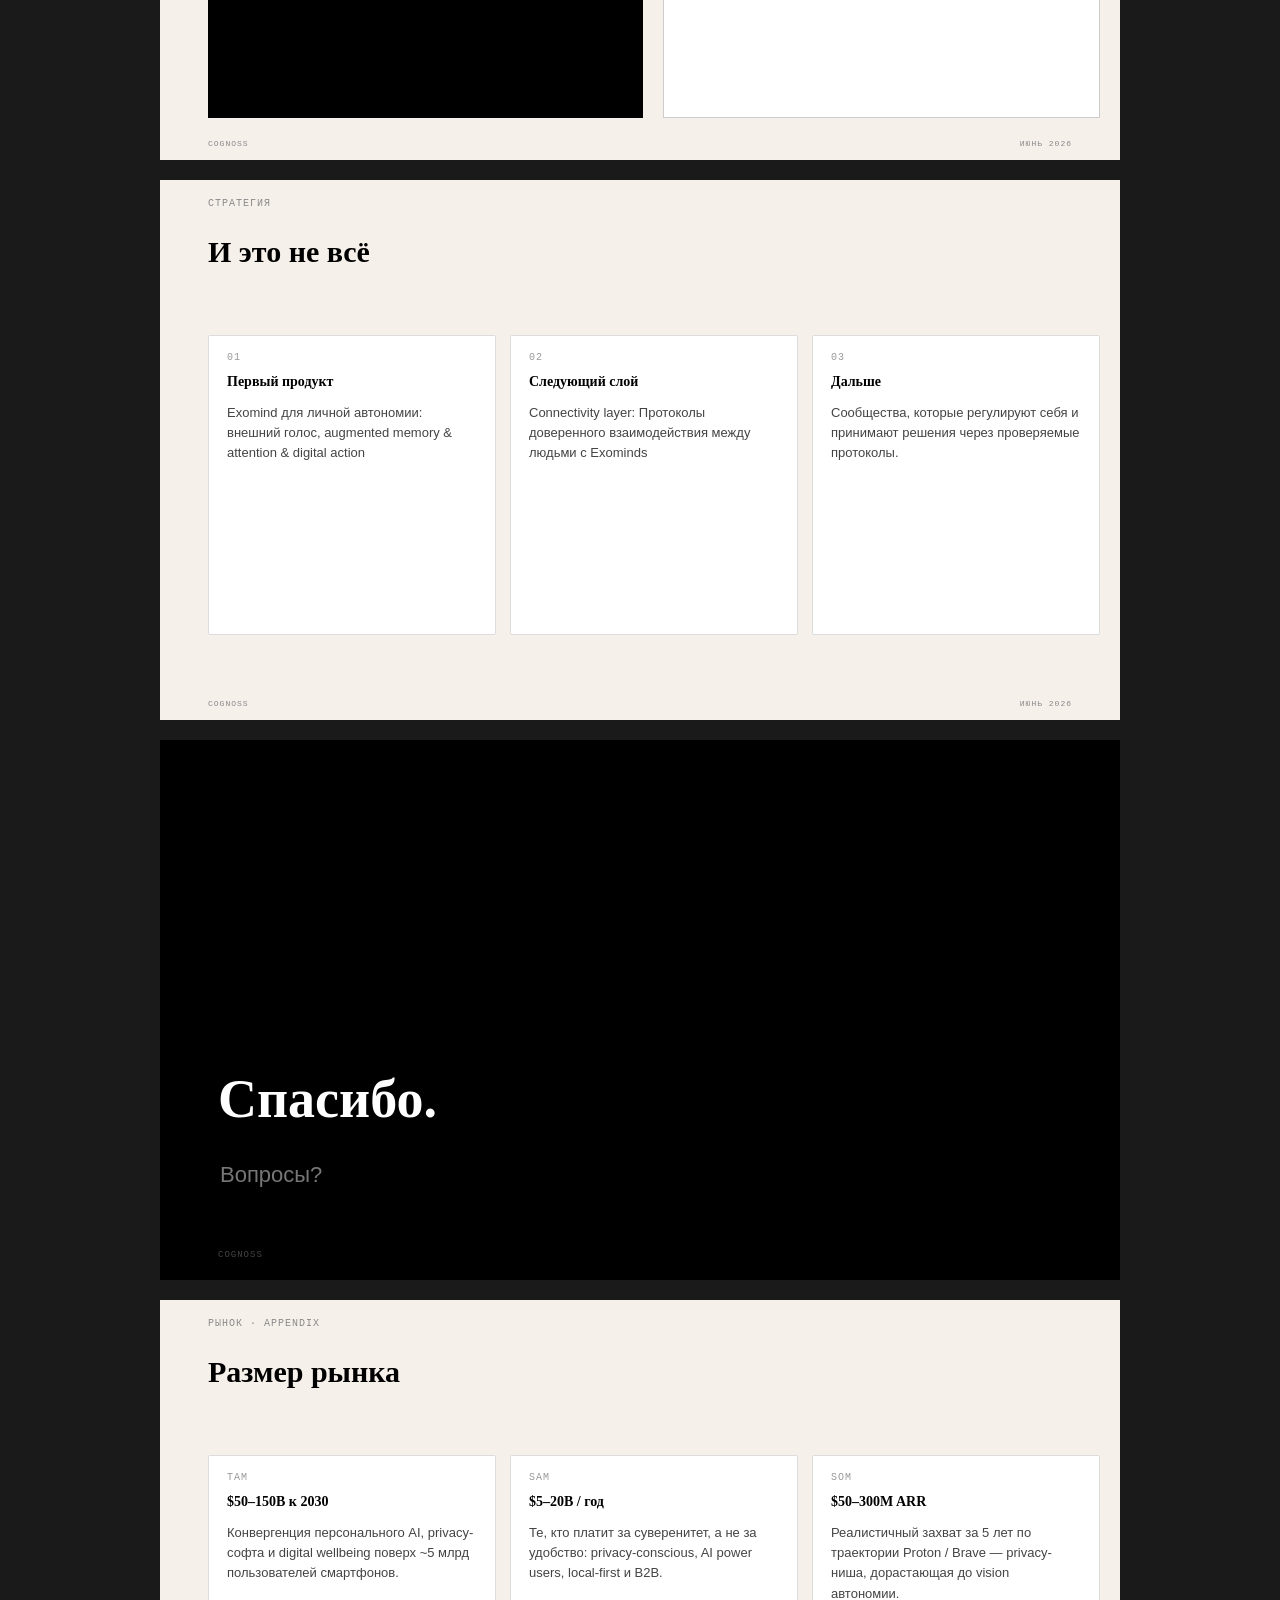
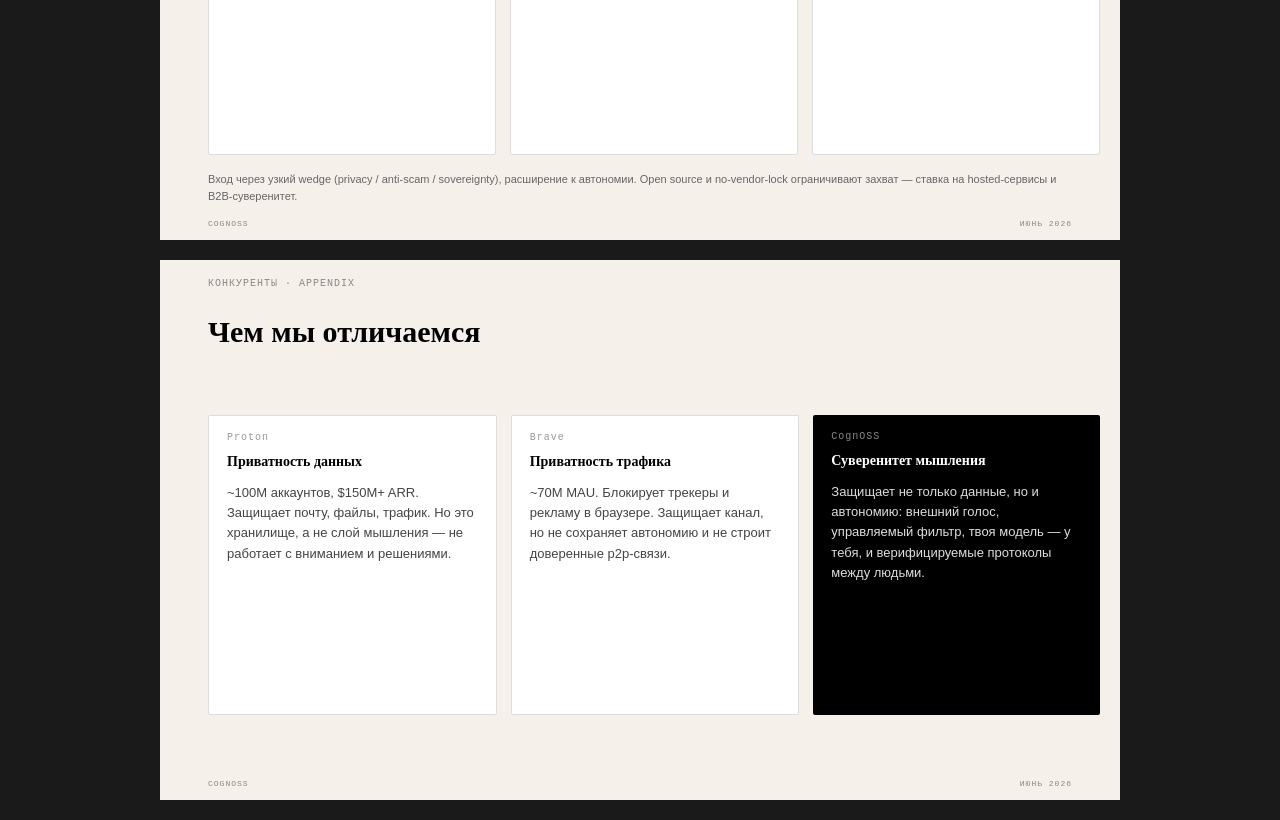
==== commit 7731d940: "minor edit" ====
--- a/landing/v1/cognoss_pitch.html
+++ b/landing/v1/cognoss_pitch.html
@@ -331,8 +331,8 @@
   <div class="label">Решение</div>
   <div class="s5-title">Не агент —<br>экзоскелет разума.</div>
   <ul class="s5-list">
-    <li>Твоё продолжение, которое можно снять</li>
-    <li>Защищает от информационного давления</li>
+    <li>Твоё активное родолжение, которое можно снять</li>
+    <li>Защищает от информационного давления</li>    
     <li>Твои данные остаются у тебя</li>
     <li>Open Source и верифицируемый</li>    
   </ul>
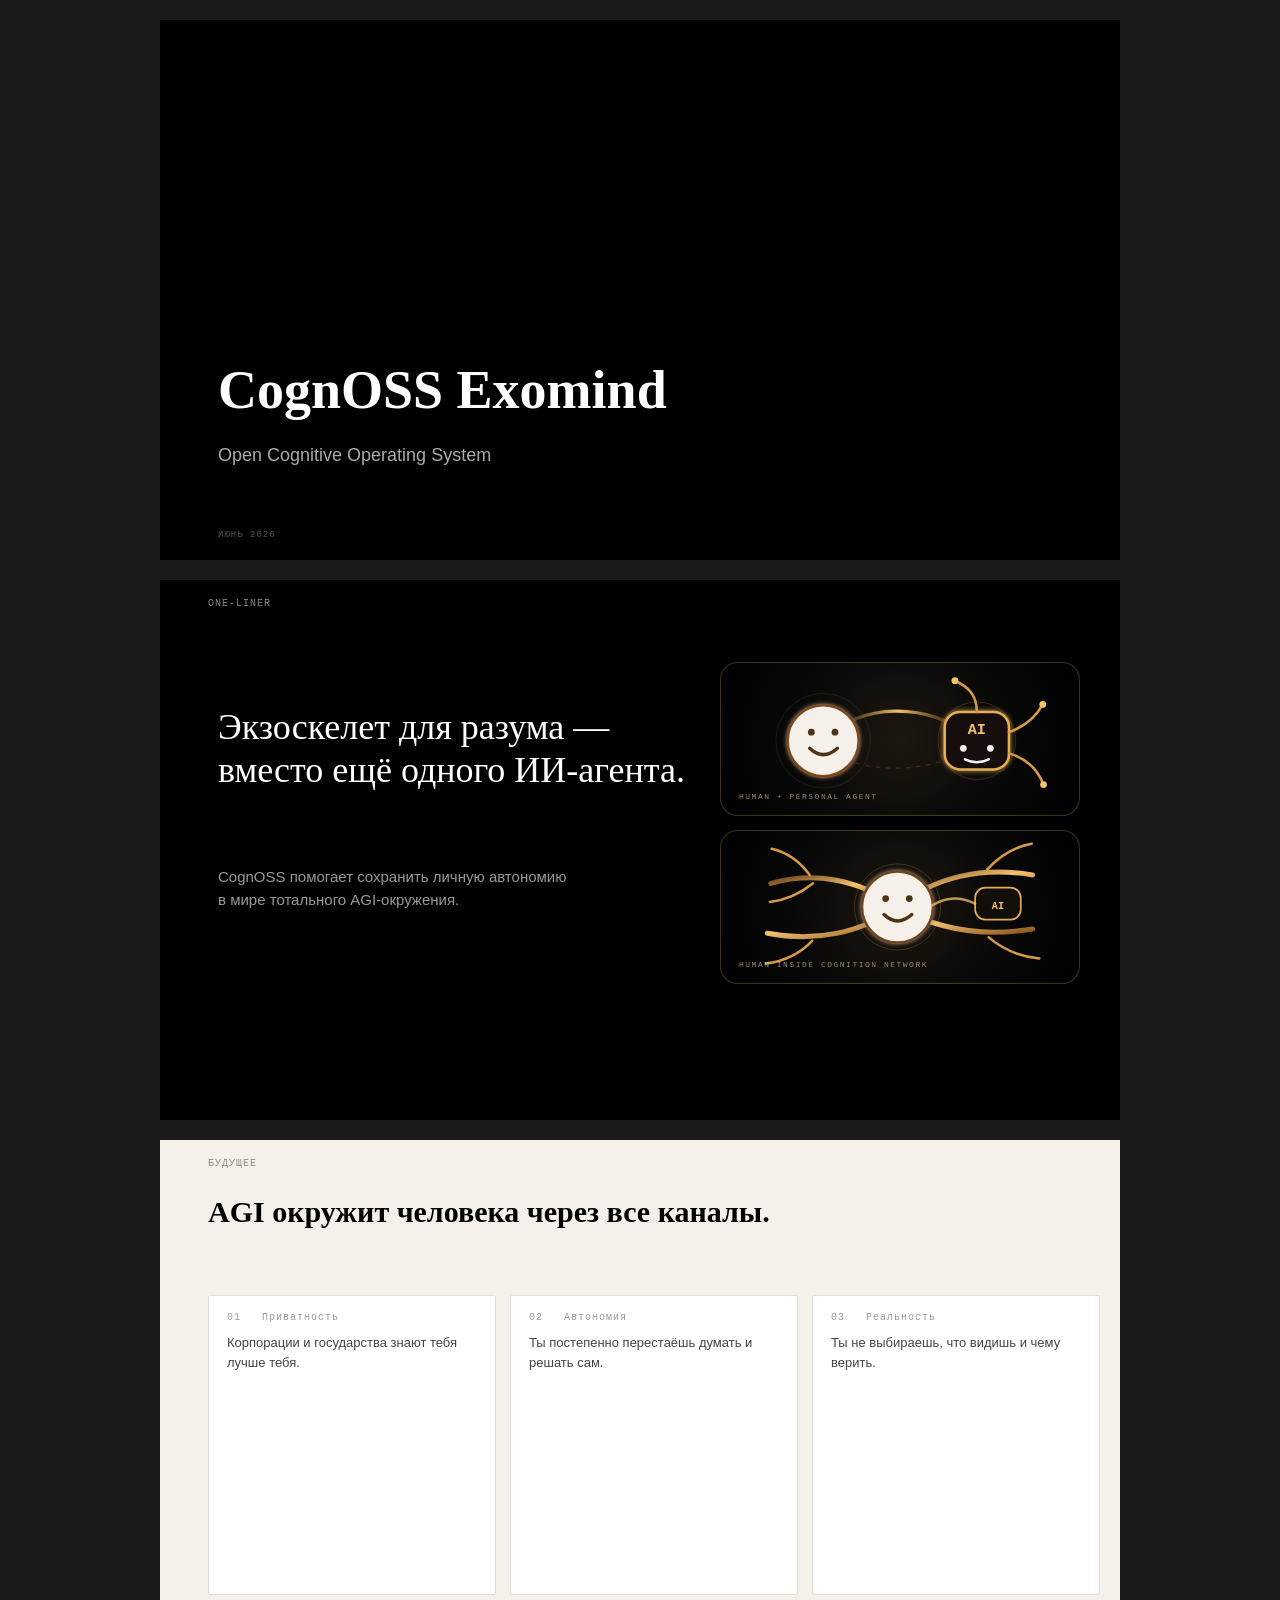
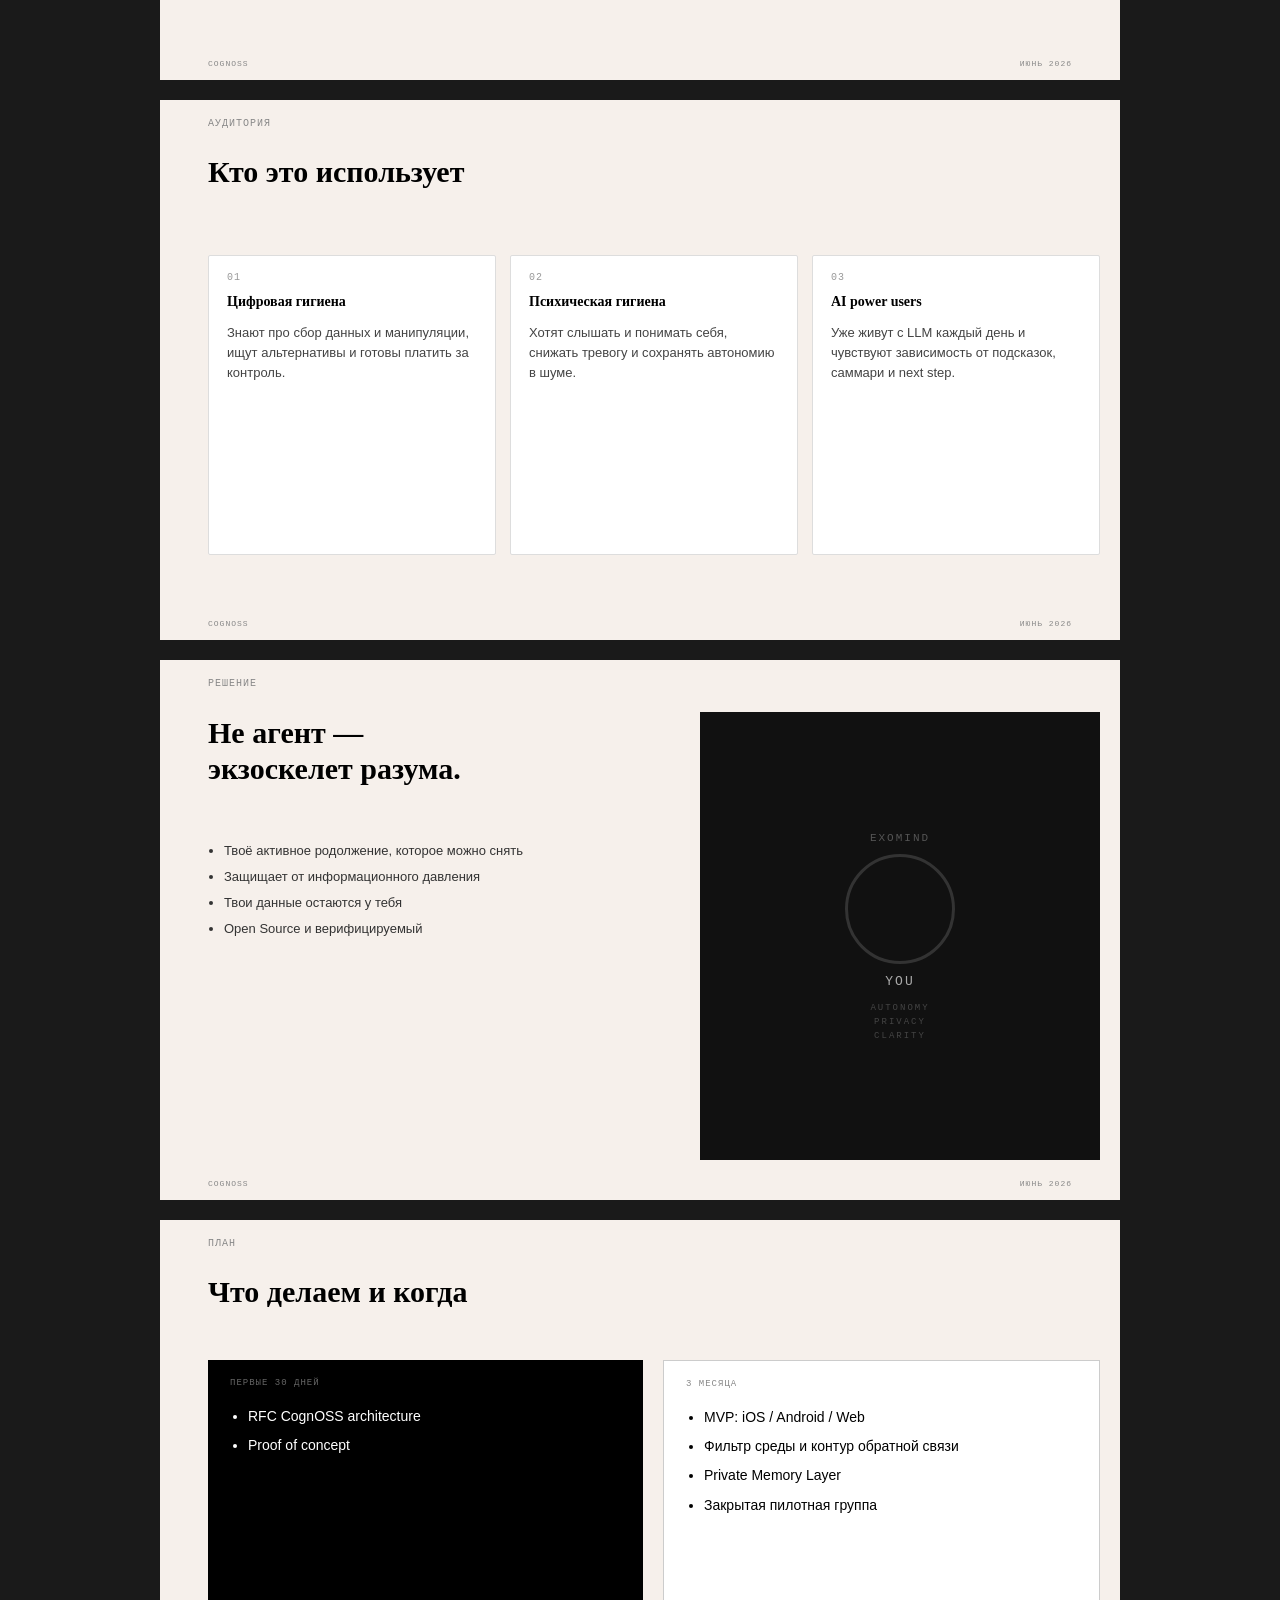
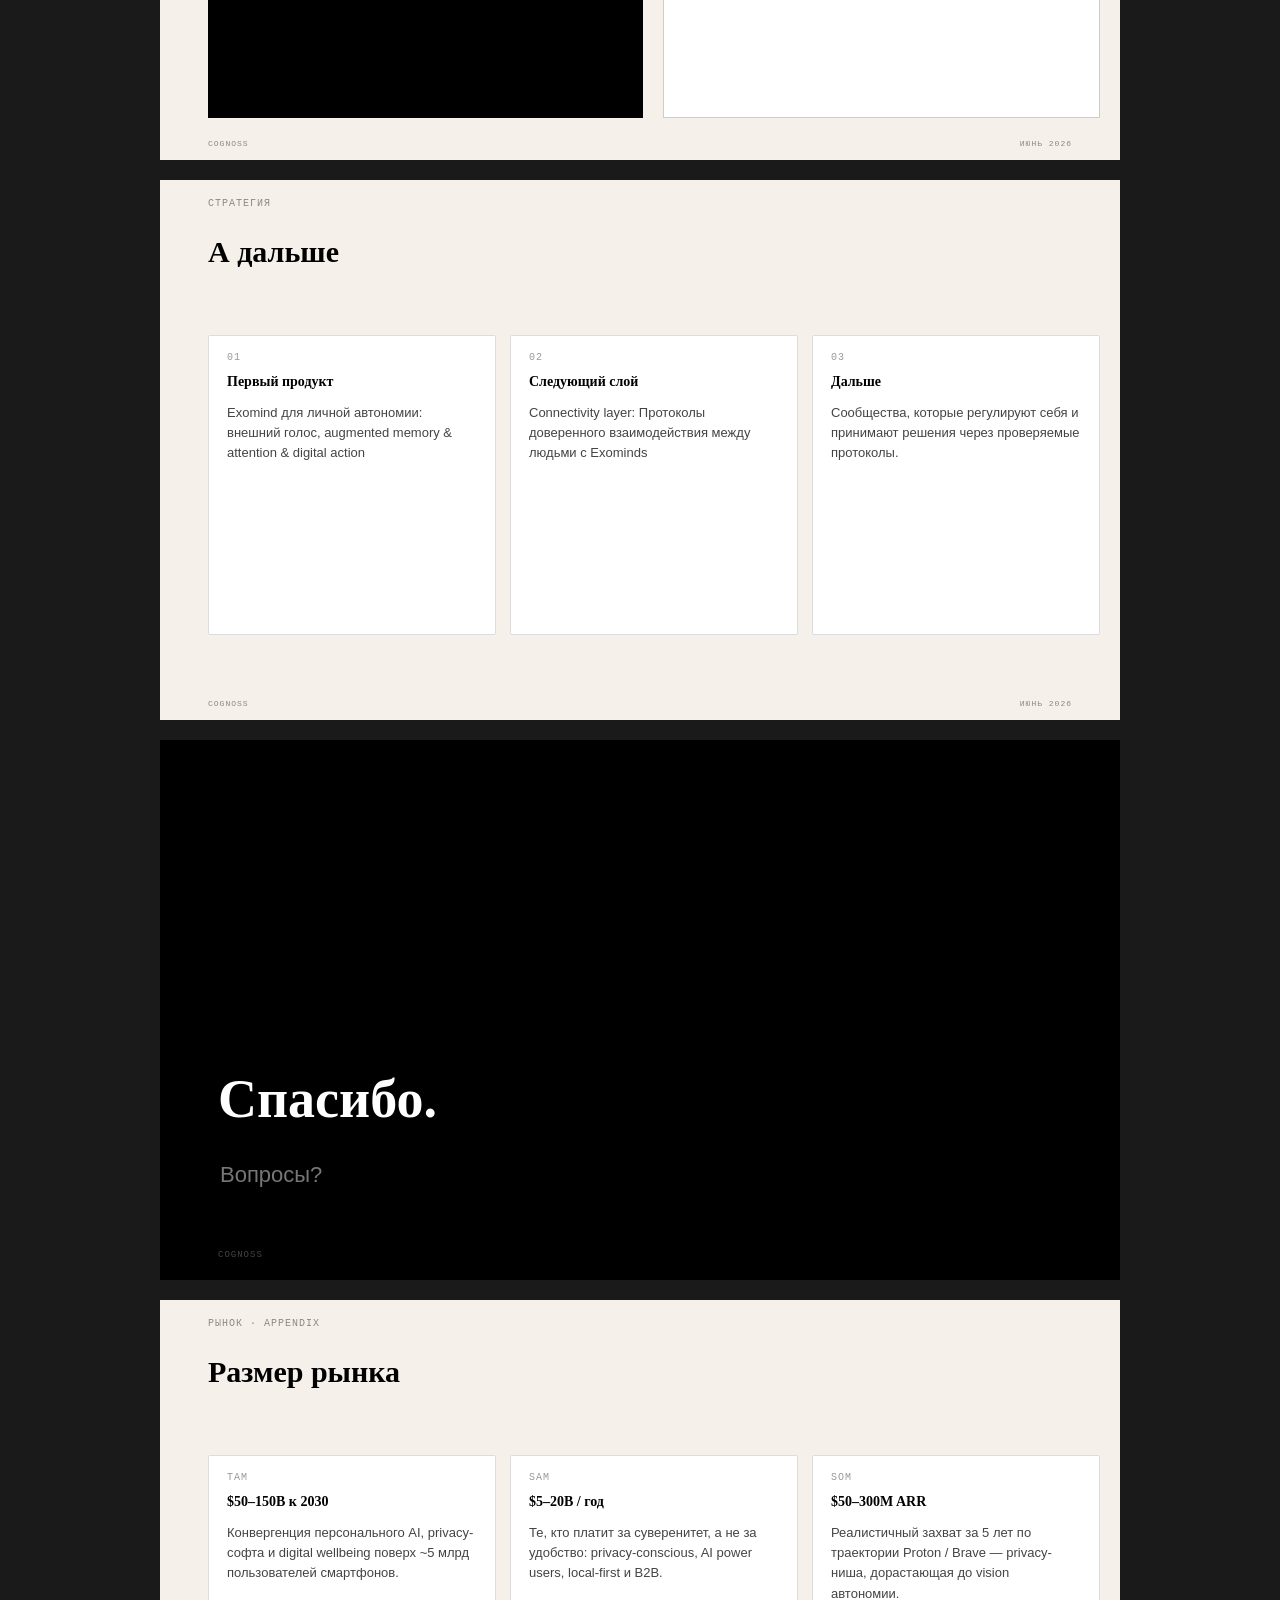
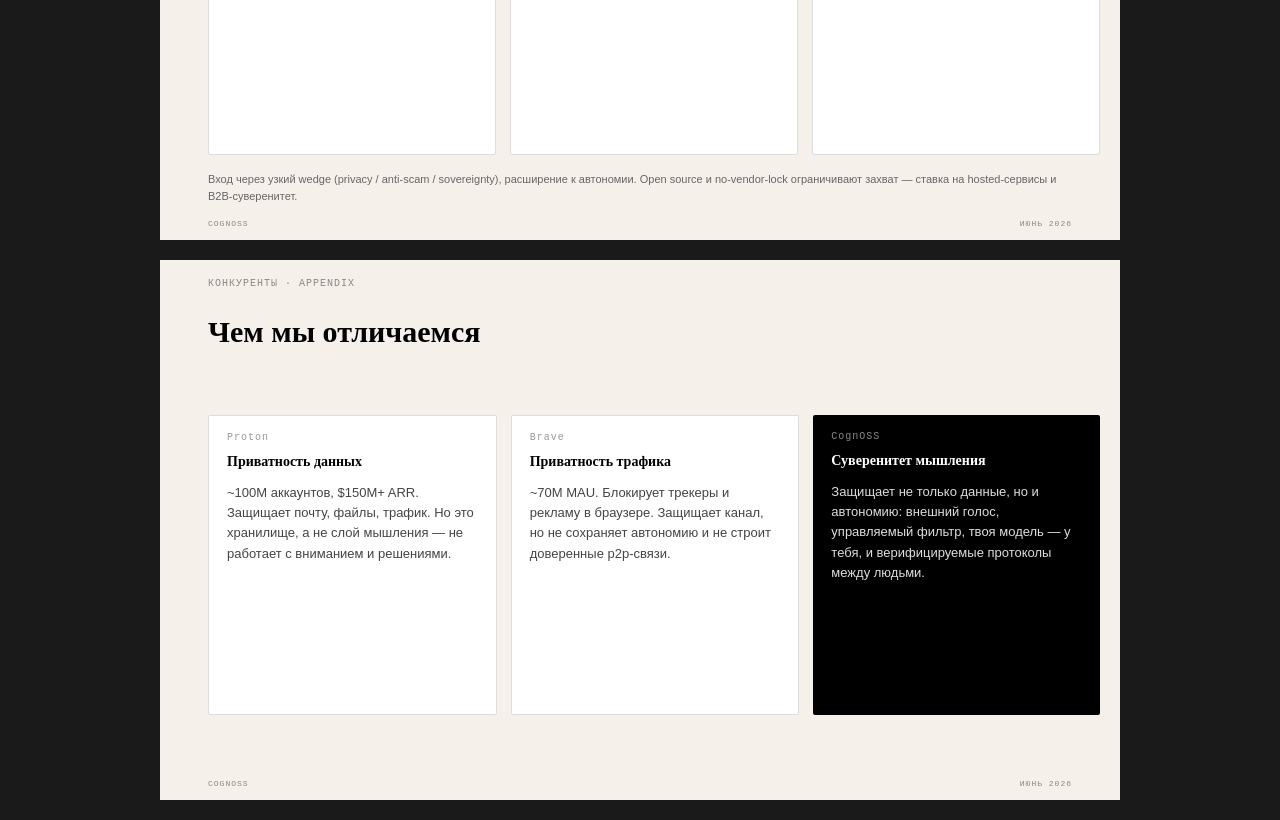
==== commit 31791884: "minor edit" ====
--- a/landing/v1/cognoss_pitch.html
+++ b/landing/v1/cognoss_pitch.html
@@ -379,7 +379,7 @@
 <!-- Slide 7: Strategy -->
 <div class="slide slide-cream">
   <div class="label">Стратегия</div>
-  <div class="slide-title">И это не всё</div>
+  <div class="slide-title">А дальше</div>
   <div class="cards">
     <div class="card">
       <div class="card-num">01</div>
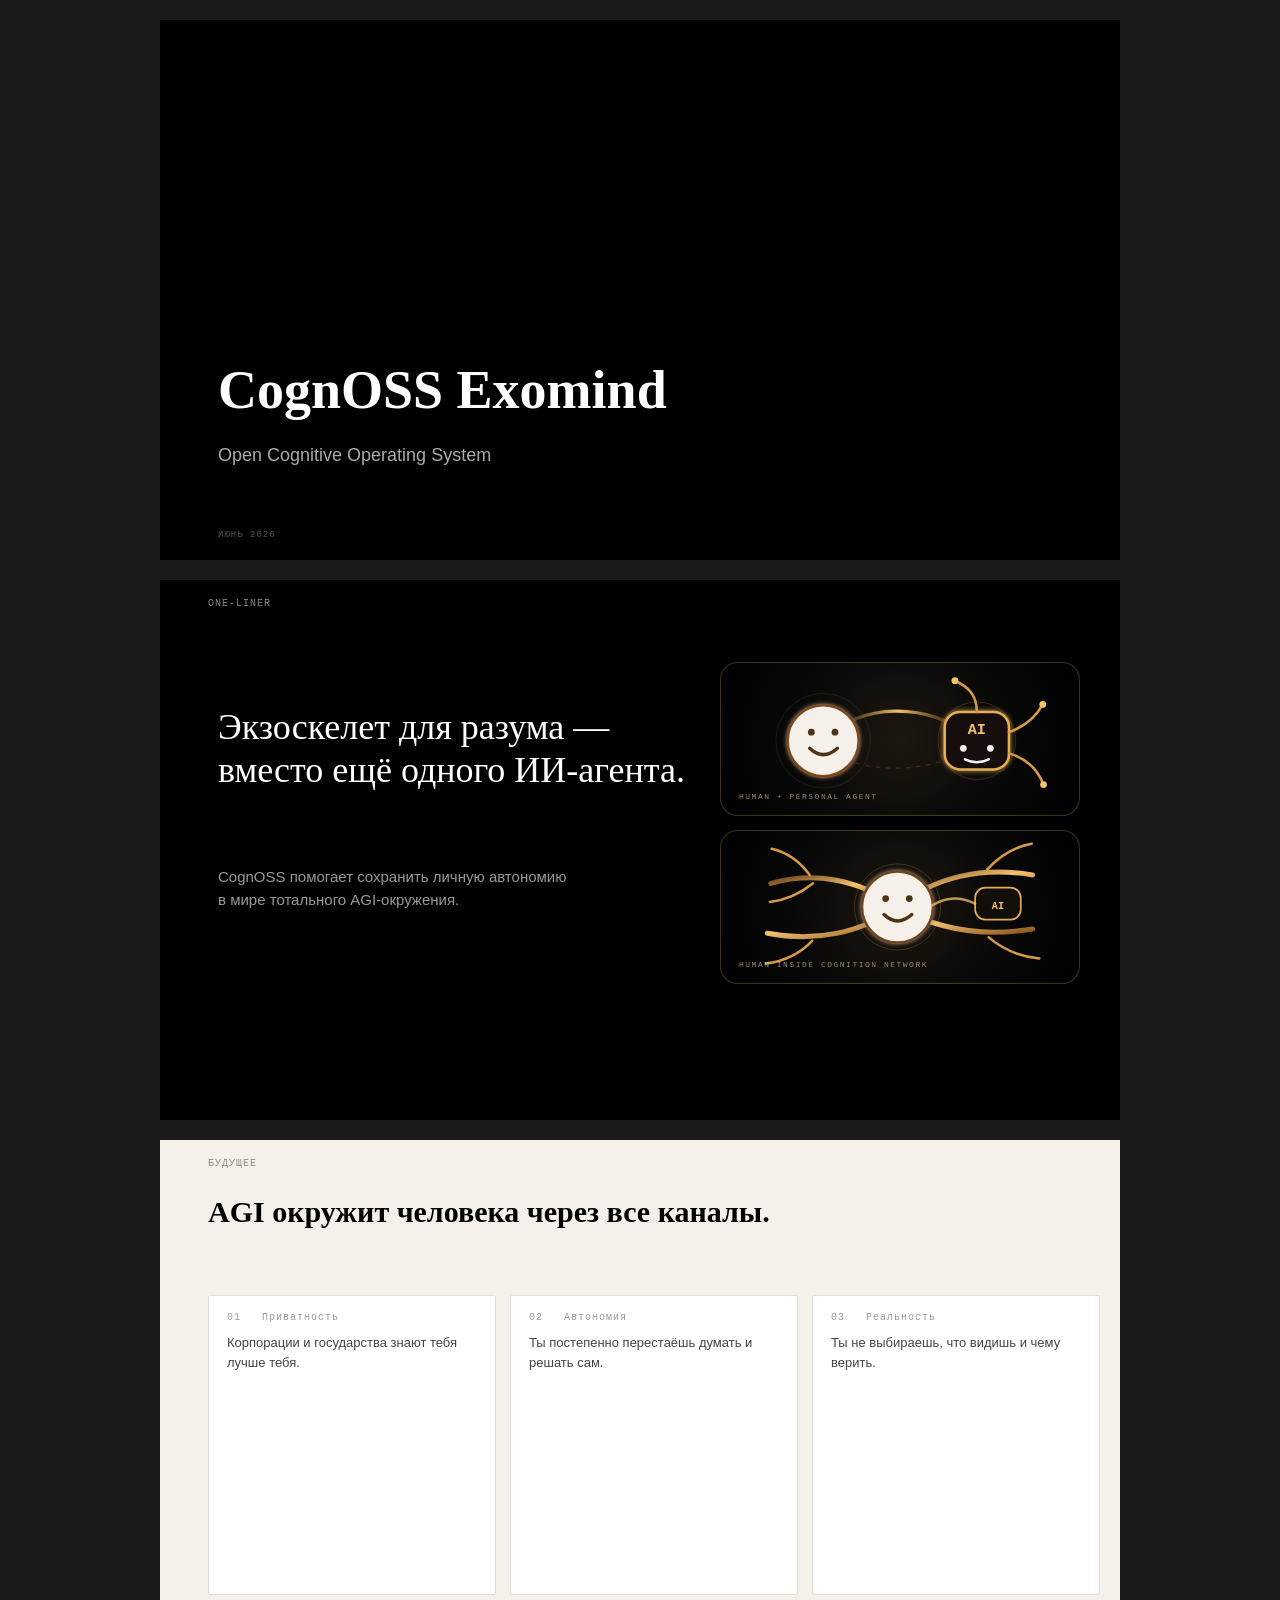
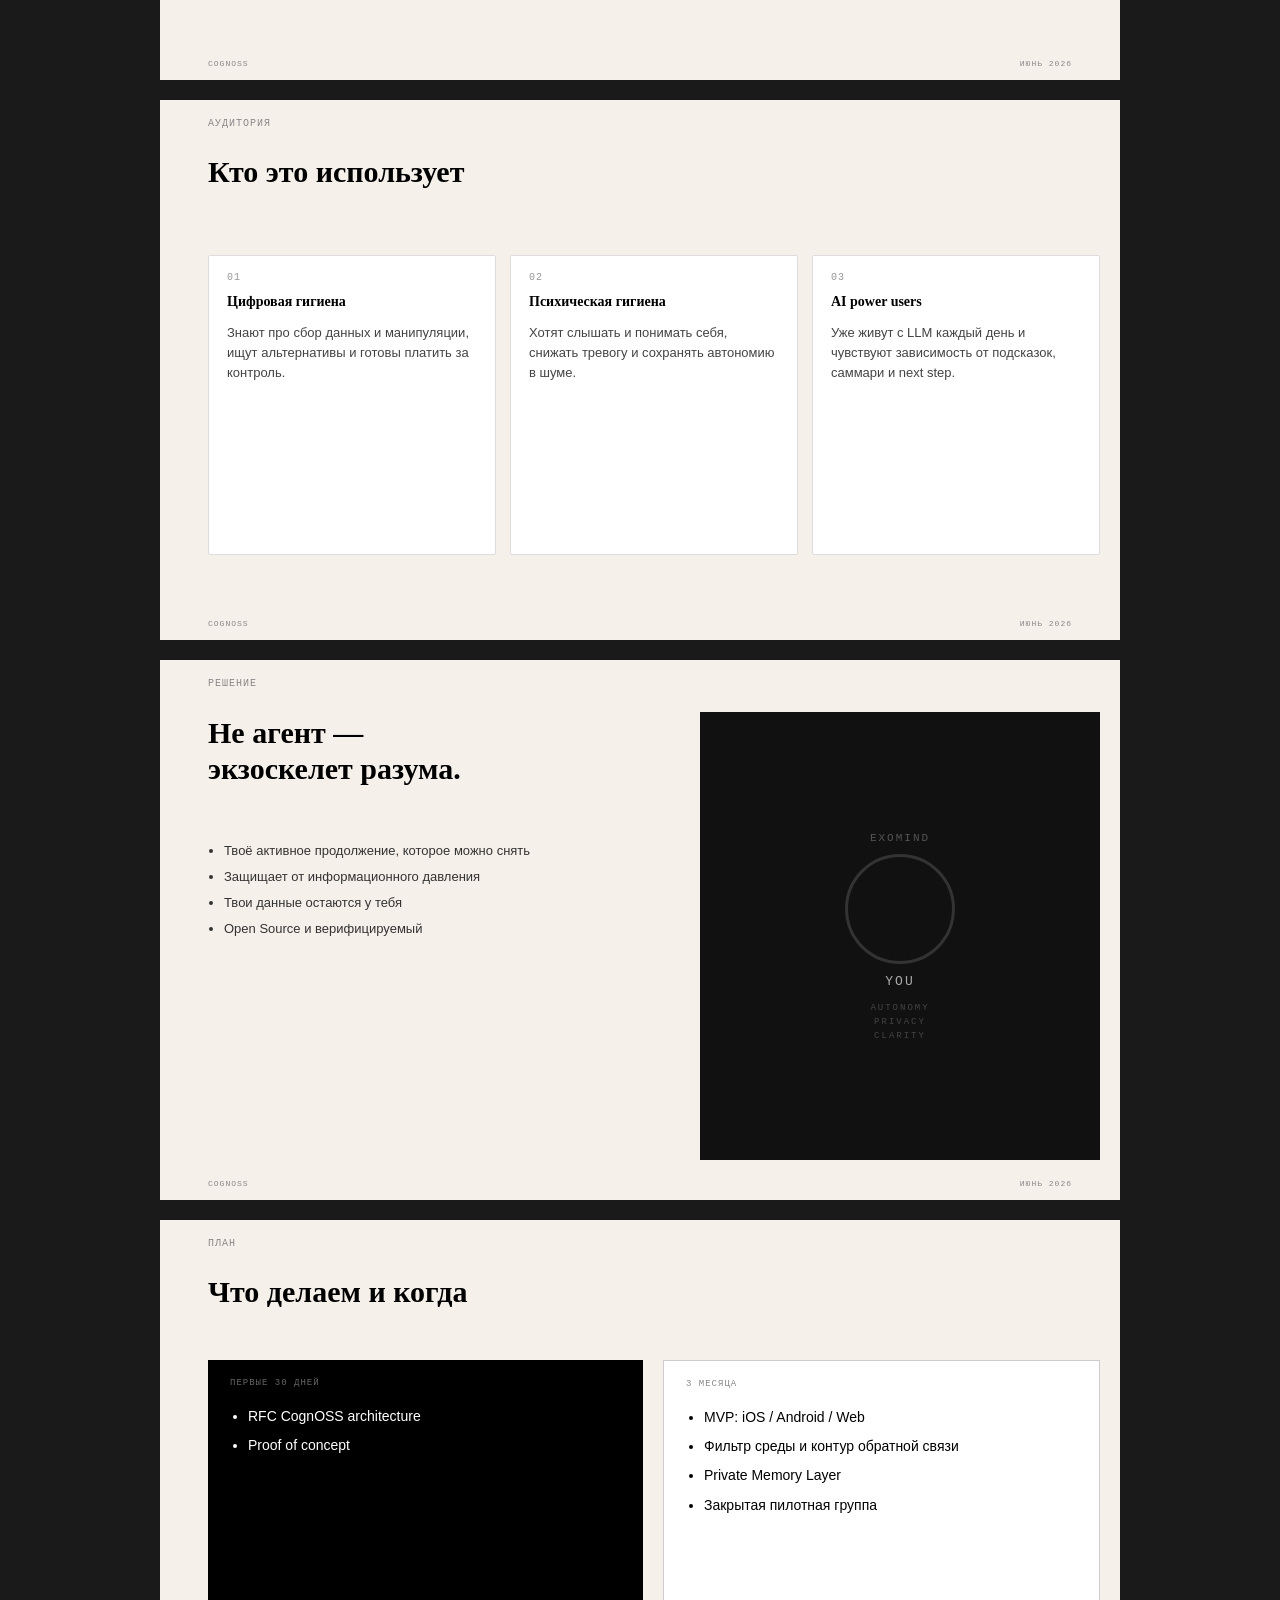
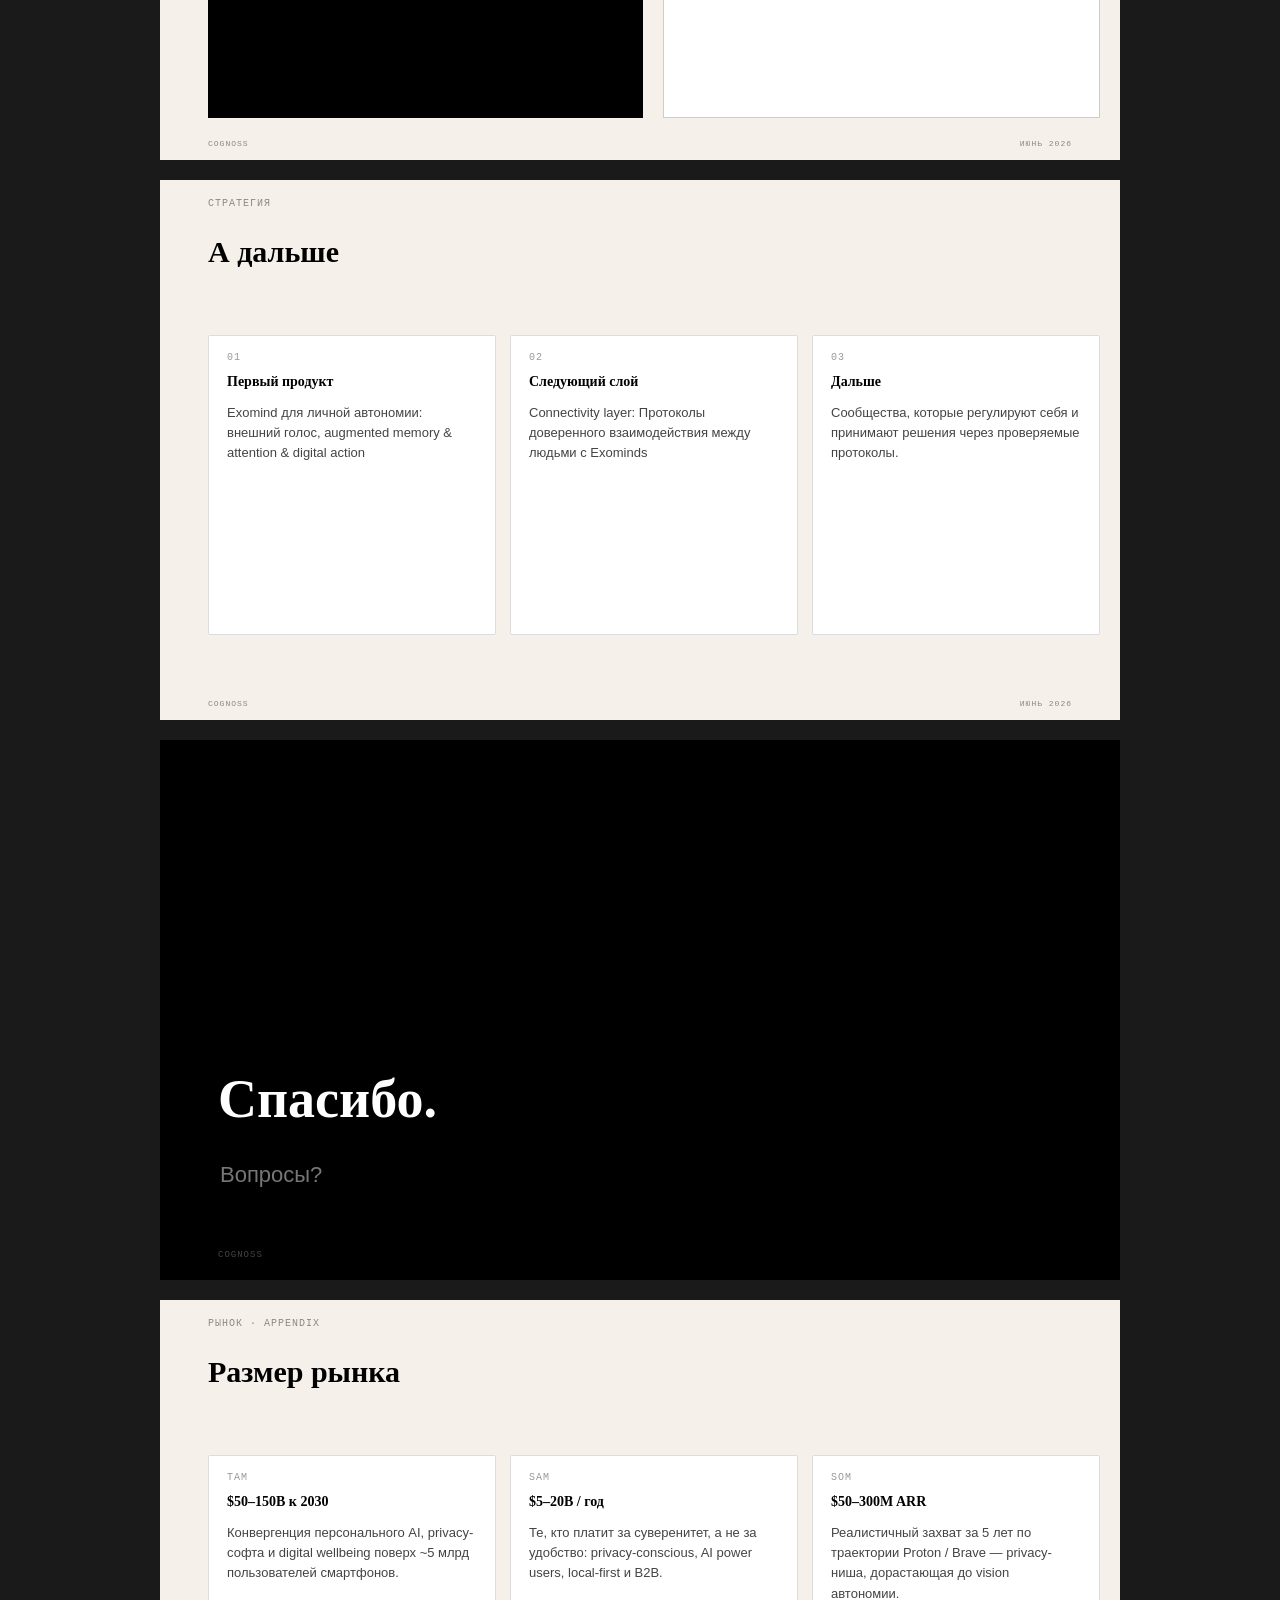
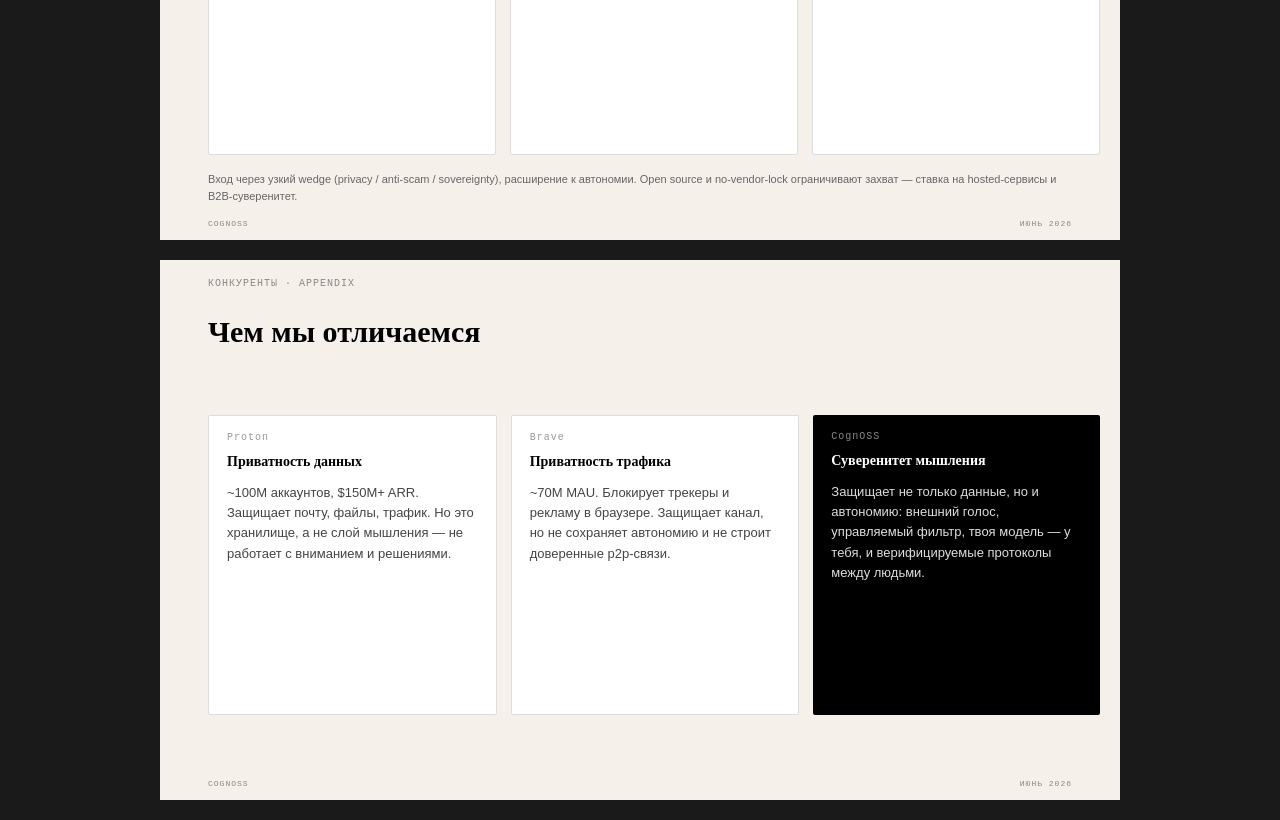
==== commit b5771787: "minor edit" ====
--- a/landing/v1/cognoss_pitch.html
+++ b/landing/v1/cognoss_pitch.html
@@ -331,7 +331,7 @@
   <div class="label">Решение</div>
   <div class="s5-title">Не агент —<br>экзоскелет разума.</div>
   <ul class="s5-list">
-    <li>Твоё активное родолжение, которое можно снять</li>
+    <li>Твоё активное продолжение, которое можно снять</li>
     <li>Защищает от информационного давления</li>    
     <li>Твои данные остаются у тебя</li>
     <li>Open Source и верифицируемый</li>    
